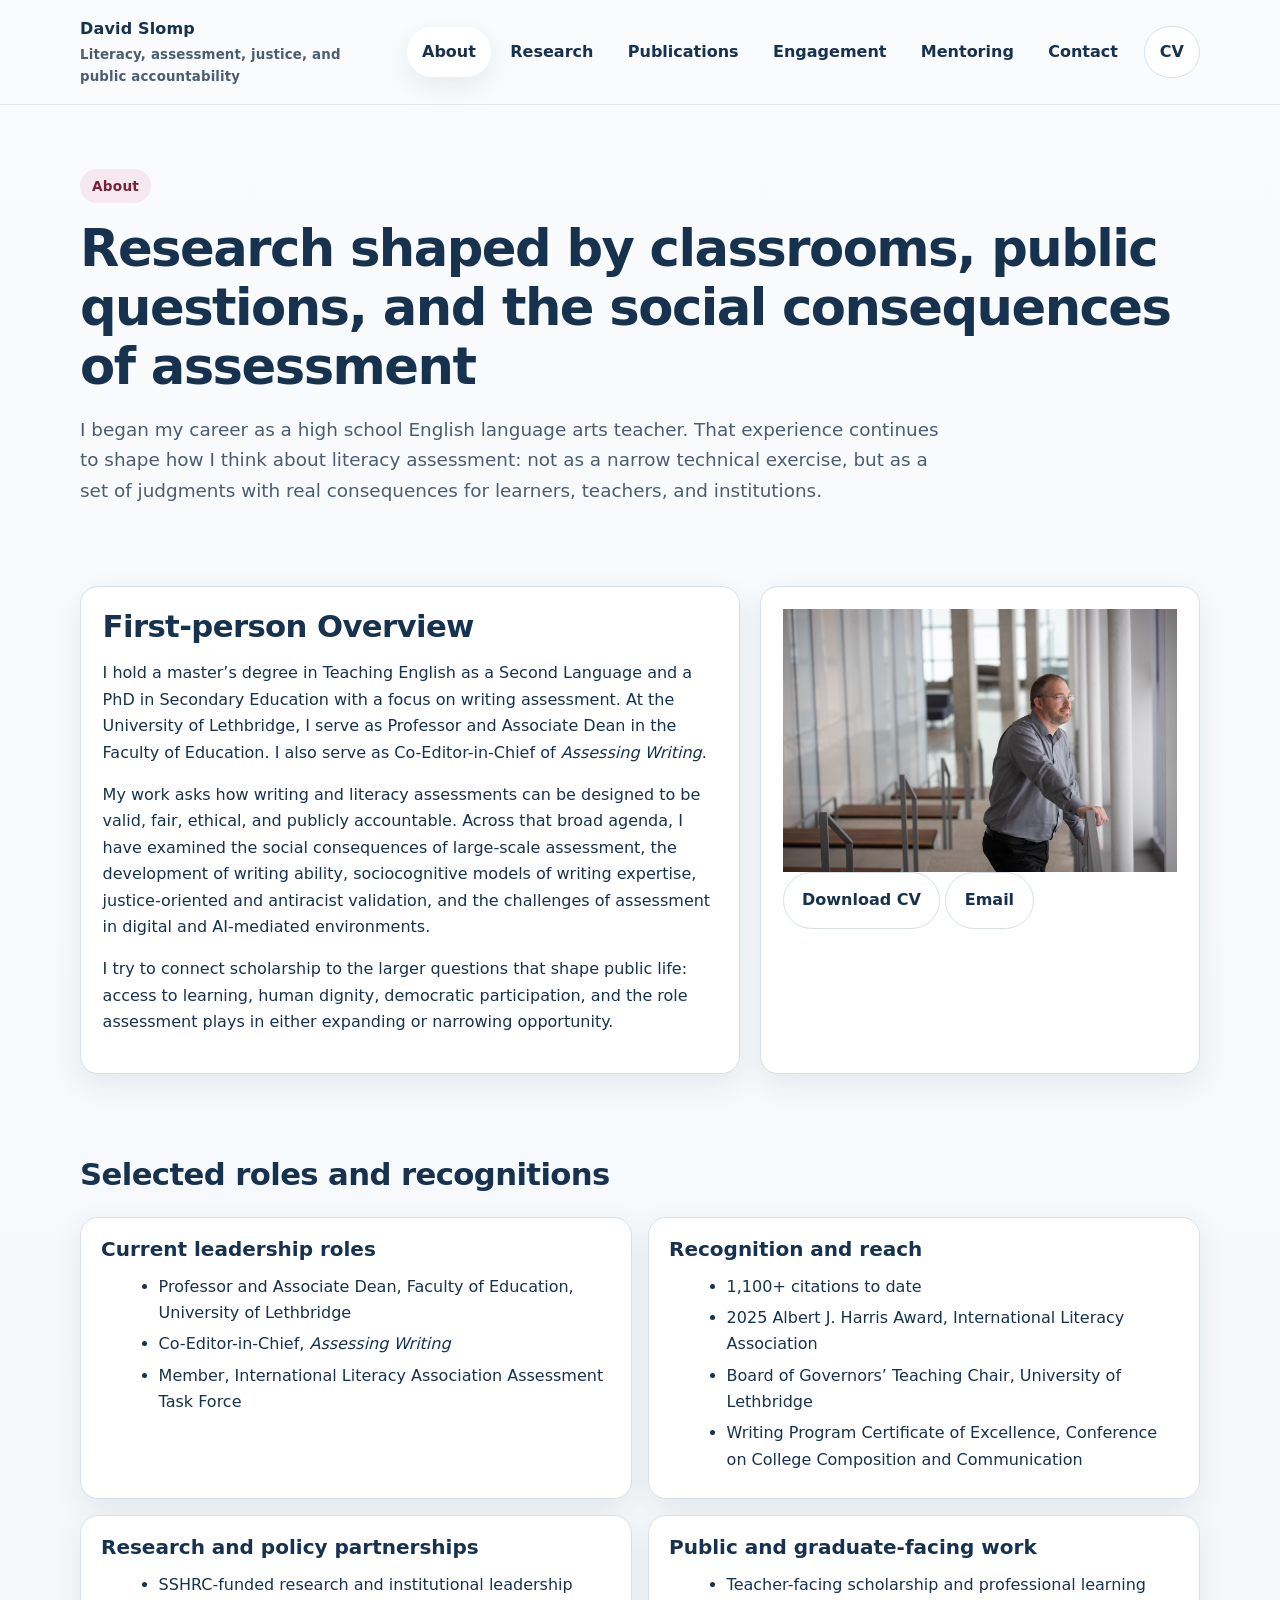
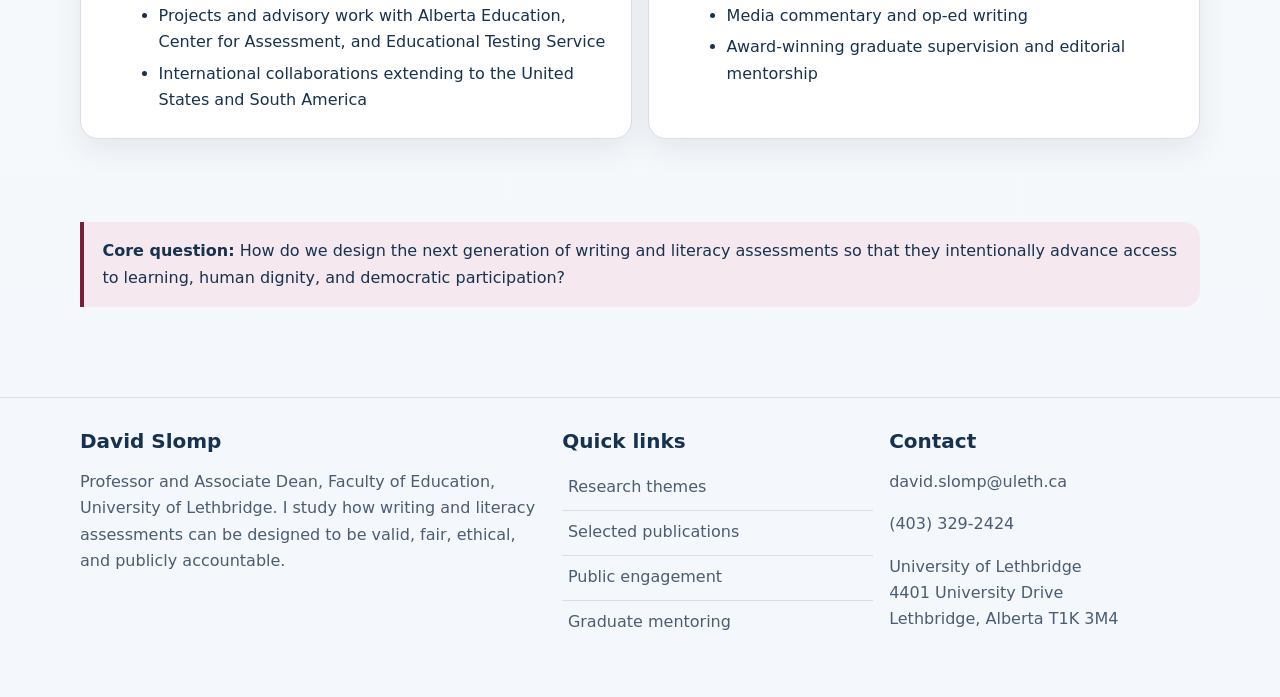
==== about.html @ deaf7aeb "Update about.html" ====
<!DOCTYPE html>
<html lang="en">
  <head>
  <meta charset="utf-8">
  <meta name="viewport" content="width=device-width, initial-scale=1">
  <title>About| David Slomp</title>
  <meta name="description" content="About David Slomp, his research background, roles, and recognitions.">
  <link rel="icon" href="assets/favicon.svg" type="image/svg+xml">
  <link rel="stylesheet" href="css/styles.css">
</head>
<body data-page="about">
<a class="skip-link" href="#main">Skip to main content</a>
<header class="site-header">
  <div class="container header-inner">
    <a class="brand" href="index.html" aria-label="Home">
      <span>David Slomp</span>
      <small>Literacy, assessment, justice, and public accountability</small>
    </a>
    <button class="nav-toggle" aria-controls="site-nav" aria-expanded="false">Menu</button>
    
    <nav id="site-nav" class="site-nav" aria-label="Main navigation">
      <ul>
        <li><a href="about.html" data-page="about">About</a></li>
<li><a href="research.html" data-page="research">Research</a></li>
<li><a href="publications.html" data-page="publications">Publications</a></li>
<li><a href="engagement.html" data-page="engagement">Engagement</a></li>
<li><a href="mentoring.html" data-page="mentoring">Mentoring</a></li>
<li><a href="contact.html" data-page="contact">Contact</a></li>
        <li class="nav-cta"><a class="btn secondary" href="downloads/David_Slomp_CV_2026.pdf">CV</a></li>
      </ul>
    </nav>
    
  </div>
</header>
<main id="main">

<section class="page-hero">
  <div class="container">
    <span class="kicker">About</span>
    <h1>Research shaped by classrooms, public questions, and the social consequences of assessment</h1>
    <p class="lead">I began my career as a high school English language arts teacher. That experience continues to shape how I think about literacy assessment: not as a narrow technical exercise, but as a set of judgments with real consequences for learners, teachers, and institutions.</p>
  </div>
</section>

<section class="section">
  <div class="container columns">
    <div class="panel">
      <h2>First-person Overview</h2>
      <p>I hold a master’s degree in Teaching English as a Second Language and a PhD in Secondary Education with a focus on writing assessment. At the University of Lethbridge, I serve as Professor and Associate Dean in the Faculty of Education. I also serve as Co-Editor-in-Chief of <em>Assessing Writing</em>.</p>
      <p>My work asks how writing and literacy assessments can be designed to be valid, fair, ethical, and publicly accountable. Across that broad agenda, I have examined the social consequences of large-scale assessment, the development of writing ability, sociocognitive models of writing expertise, justice-oriented and antiracist validation, and the challenges of assessment in digital and AI-mediated environments.</p>
      <p>I try to connect scholarship to the larger questions that shape public life: access to learning, human dignity, democratic participation, and the role assessment plays in either expanding or narrowing opportunity.</p>
    </div>
    <div class="panel about-image-panel">
  <img
    src="assets/images/david-slomp-about.jpeg"
    alt="David Slomp in a university setting"
    class="about-image"
  >

  <div class="about-image-actions">
    <a class="btn secondary" href="downloads/David_Slomp_CV_2026.pdf">Download CV</a>
    <a class="btn secondary" href="mailto:david.slomp@uleth.ca">Email</a>
  </div>
</div>
    </aside>
  </div>
</section>

<section class="section">
  <div class="container">
    <div class="section-header">
      <h2>Selected roles and recognitions</h2>
      
    </div>
    <div class="grid grid-2">
      <div class="card">
        <h3>Current leadership roles</h3>
        <ul>
          <li>Professor and Associate Dean, Faculty of Education, University of Lethbridge</li>
          <li>Co-Editor-in-Chief, <em>Assessing Writing</em></li>
          <li>Member, International Literacy Association Assessment Task Force</li>
        </ul>
      </div>
      <div class="card">
        <h3>Recognition and reach</h3>
        <ul>
          <li>1,100+ citations to date</li>
          <li>2025 Albert J. Harris Award, International Literacy Association</li>
          <li>Board of Governors’ Teaching Chair, University of Lethbridge</li>
          <li>Writing Program Certificate of Excellence, Conference on College Composition and Communication</li>
        </ul>
      </div>
      <div class="card">
        <h3>Research and policy partnerships</h3>
        <ul>
          <li>SSHRC-funded research and institutional leadership</li>
          <li>Projects and advisory work with Alberta Education, Center for Assessment, and Educational Testing Service</li>
          <li>International collaborations extending to the United States and South America</li>
        </ul>
      </div>
      <div class="card">
        <h3>Public and graduate-facing work</h3>
        <ul>
          <li>Teacher-facing scholarship and professional learning</li>
          <li>Media commentary and op-ed writing</li>
          <li>Award-winning graduate supervision and editorial mentorship</li>
        </ul>
      </div>
    </div>
  </div>
</section>

<section class="section">
  <div class="container">
    <div class="callout">
      <strong>Core question:</strong> How do we design the next generation of writing and literacy assessments so that they intentionally advance access to learning, human dignity, and democratic participation?
    </div>
  </div>
</section>

</main>
<footer class="site-footer">
  <div class="container footer-grid">
    <div>
      <h3>David Slomp</h3>
      <p>Professor and Associate Dean, Faculty of Education, University of Lethbridge. I study how writing and literacy assessments can be designed to be valid, fair, ethical, and publicly accountable.</p>
    </div>

    <div>
      <h3>Quick links</h3>
      <ul class="list-clean">
        <li><a href="research.html">Research themes</a></li>
        <li><a href="publications.html">Selected publications</a></li>
        <li><a href="engagement.html">Public engagement</a></li>
        <li><a href="mentoring.html">Graduate mentoring</a></li>
      </ul>
    </div>

    <div>
      <h3>Contact</h3>
      <p>david.slomp@uleth.ca</p>
      <p>(403) 329-2424</p>
      <p>University of Lethbridge<br>4401 University Drive<br>Lethbridge, Alberta T1K 3M4</p>
    </div>
  </div>
</footer>
<script src="js/site.js"></script>
</body>
</html>
---- css/styles.css ----
:root{
  --bg:#f6f8fb;
  --surface:#ffffff;
  --surface-alt:#eef3f9;
  --text:#16324f;
  --muted:#4b5d73;
  --line:#d7e0ea;
  --accent:#7a1f38;
  --accent-soft:#f5e8ee;
  --shadow:0 10px 30px rgba(16,35,56,.08);
  --radius:18px;
  --max:1120px;
}
*{box-sizing:border-box}
html{scroll-behavior:smooth}
body{
  margin:0;
  font-family:ui-sans-serif, system-ui, -apple-system, BlinkMacSystemFont, "Segoe UI", sans-serif;
  color:var(--text);
  background:linear-gradient(180deg,#f9fbfd 0%, #f4f7fb 100%);
  line-height:1.65;
}
img{max-width:100%;display:block}
a{color:var(--accent);text-decoration:none}
a:hover{text-decoration:underline}
.skip-link{
  position:absolute;left:-9999px;top:auto;width:1px;height:1px;overflow:hidden
}
.skip-link:focus{
  left:1rem;top:1rem;width:auto;height:auto;padding:.75rem 1rem;background:#fff;border:2px solid var(--accent);z-index:10000
}
.container{width:min(var(--max), calc(100% - 2rem)); margin:0 auto}
.site-header{
  position:sticky;top:0;z-index:1000;
  backdrop-filter:blur(12px);
  background:rgba(249,251,253,.92);
  border-bottom:1px solid rgba(215,224,234,.7);
}
.header-inner{
  display:flex;align-items:center;justify-content:space-between;gap:1rem;
  padding:1rem 0;
}
.brand{
  display:flex;flex-direction:column;gap:.1rem;color:var(--text);font-weight:700;letter-spacing:.01em
}
.brand small{color:var(--muted);font-weight:600}
.nav-toggle{
  display:none;background:#fff;border:1px solid var(--line);border-radius:10px;
  padding:.65rem .85rem;color:var(--text);font-weight:700
}
.site-nav ul{
  display:flex;align-items:center;gap:.25rem;list-style:none;padding:0;margin:0
}
.site-nav a{
  display:inline-flex;align-items:center;padding:.75rem .95rem;border-radius:999px;color:var(--text);font-weight:600
}
.site-nav a:hover,.site-nav a.active{background:#fff;box-shadow:var(--shadow);text-decoration:none}
.nav-cta{margin-left:.4rem}
.btn, button.btn{
  display:inline-flex;align-items:center;justify-content:center;gap:.5rem;
  background:var(--text);color:#fff;border:0;border-radius:999px;
  padding:.9rem 1.15rem;font-weight:700;box-shadow:var(--shadow);cursor:pointer;text-decoration:none
}
.btn:hover{text-decoration:none;opacity:.95}
.btn.secondary{
  background:#fff;color:var(--text);border:1px solid var(--line);box-shadow:none
}
.btn.tertiary{
  background:var(--accent-soft);color:var(--accent);box-shadow:none
}
.hero{
  padding:5.5rem 0 3rem
}
.hero-grid{
  display:grid;grid-template-columns:1.45fr .95fr;gap:2rem;align-items:start
}
.kicker{
  display:inline-block;
  padding:.35rem .75rem;
  border-radius:999px;
  background:var(--accent-soft);
  color:var(--accent);
  font-size:.85rem;
  font-weight:700;
  letter-spacing:.02em;
  margin-bottom:1rem
}
h1,h2,h3,h4{line-height:1.16;margin:0 0 .8rem}
h1{font-size:clamp(2.2rem,4vw,4.3rem);letter-spacing:-.03em}
h2{font-size:clamp(1.7rem,2.4vw,2.7rem);letter-spacing:-.02em}
h3{font-size:1.25rem}
.lead{
  font-size:1.15rem;color:var(--muted);max-width:65ch
}
.hero-copy p{margin:1rem 0 0}
.hero-actions{display:flex;gap:.8rem;flex-wrap:wrap;margin-top:1.5rem}
.panel{
  background:var(--surface);
  border:1px solid var(--line);
  border-radius:var(--radius);
  padding:1.35rem;
  box-shadow:var(--shadow)
}
.panel h3{margin-bottom:.6rem}
.stats{
  display:grid;grid-template-columns:repeat(2,1fr);gap:.75rem
}
.stat{
  background:var(--surface);
  border:1px solid var(--line);
  border-radius:16px;
  padding:1rem;
}
.stat strong{display:block;font-size:1.4rem;line-height:1.1;margin-bottom:.3rem}
.stat span{display:block;color:var(--muted);font-weight:600;font-size:.95rem}
.subtle{
  color:var(--muted)
}
.section{
  padding:2.6rem 0
}
.section-header{
  margin-bottom:1.5rem
}
.section-header p{max-width:70ch;color:var(--muted);margin-top:.25rem}
.grid{
  display:grid;gap:1rem
}
.grid-2{grid-template-columns:repeat(2,1fr)}
.grid-3{grid-template-columns:repeat(3,1fr)}
.grid-4{grid-template-columns:repeat(4,1fr)}
.card{
  background:var(--surface);
  border:1px solid var(--line);
  border-radius:var(--radius);
  padding:1.25rem;
  box-shadow:var(--shadow)
}
.card p{margin:.55rem 0 0;color:var(--muted)}
.card ul{margin:.6rem 0 0 1.1rem}
.card li{margin:.3rem 0}
.card .eyebrow{
  display:block;
  color:var(--accent);
  font-weight:700;
  font-size:.85rem;
  margin-bottom:.45rem
}
.topic-links{
  display:flex;gap:.6rem;flex-wrap:wrap;margin-top:.9rem
}
.pill{
  display:inline-flex;align-items:center;padding:.4rem .7rem;
  background:var(--surface-alt);border:1px solid var(--line);border-radius:999px;
  color:var(--text);font-weight:600;font-size:.9rem
}
.feature-band{
  background:linear-gradient(135deg,#16324f 0%, #1e4469 100%);
  color:#f8fbff;
  border-radius:28px;
  padding:1.8rem;
  box-shadow:var(--shadow)
}
.feature-band p{color:#d9e4f0;margin:.6rem 0 0}
.feature-band a{color:#fff}
.publication{
  background:var(--surface);
  border:1px solid var(--line);
  border-radius:16px;
  padding:1rem 1.05rem;
}
.publication p{margin:.45rem 0 0;color:var(--muted)}
.pub-meta{
  color:var(--accent);
  font-weight:700;
  font-size:.92rem;
  margin-bottom:.3rem
}
.list-clean{
  list-style:none;padding:0;margin:0
}
.list-clean li{padding:.55rem 0;border-top:1px solid var(--line)}
.list-clean li:first-child{border-top:0}
.timeline{
  display:grid;gap:1rem
}
.timeline-item{
  display:grid;grid-template-columns:150px 1fr;gap:1rem;
  padding:1rem 0;border-top:1px solid var(--line)
}
.timeline-item:first-child{border-top:0;padding-top:0}
.timeline-item .year{font-weight:700;color:var(--accent)}
.callout{
  border-left:4px solid var(--accent);
  background:var(--accent-soft);
  padding:1rem 1rem 1rem 1.15rem;
  border-radius:0 16px 16px 0;
  color:var(--text)
}
.muted-box{
  background:var(--surface-alt);
  border:1px solid var(--line);
  border-radius:16px;
  padding:1rem
}
.columns{
  display:grid;grid-template-columns:1.2fr .8fr;gap:1.25rem
}
.site-footer{
  margin-top:3rem;
  padding:2rem 0 3rem;
  border-top:1px solid var(--line);
}
.footer-grid{
  display:grid;grid-template-columns:1.2fr .8fr .8fr;gap:1rem
}
.site-footer p,.site-footer li,.site-footer a{color:var(--muted)}
small.note{display:block;margin-top:1rem;color:var(--muted)}
.page-hero{
  padding:4rem 0 1.25rem
}
.page-hero .lead{max-width:75ch}
.cta-row{display:flex;gap:.8rem;flex-wrap:wrap;margin-top:1.2rem}
table.simple{
  width:100%;border-collapse:collapse;margin-top:.75rem;background:var(--surface);
  border:1px solid var(--line);border-radius:16px;overflow:hidden
}
table.simple th, table.simple td{
  padding:1rem;border-bottom:1px solid var(--line);text-align:left;vertical-align:top
}
table.simple tr:last-child td{border-bottom:0}
table.simple th{background:var(--surface-alt);font-size:.95rem}
hr.soft{border:0;border-top:1px solid var(--line);margin:2rem 0}
@media (max-width: 980px){
  .hero-grid,.columns,.footer-grid,.grid-4,.grid-3{grid-template-columns:1fr 1fr}
  .grid-2{grid-template-columns:1fr}
  .timeline-item{grid-template-columns:1fr}
}
@media (max-width: 760px){
  .hero{padding:4.5rem 0 2.5rem}
  .hero-grid,.columns,.footer-grid,.grid-4,.grid-3,.stats{grid-template-columns:1fr}
  .nav-toggle{display:inline-flex}
  .site-nav{
    position:absolute;left:1rem;right:1rem;top:calc(100% + .5rem);
    background:#fff;border:1px solid var(--line);border-radius:18px;box-shadow:var(--shadow);
    padding:.5rem;display:none
  }
  .site-nav.open{display:block}
  .site-nav ul{flex-direction:column;align-items:stretch}
  .site-nav a,.nav-cta{width:100%;justify-content:center}
}

.card {
  padding: 1.25rem;
  border: 1px solid var(--line);
  border-radius: 18px;
  background: #fff;
  box-shadow: var(--shadow);
}

.card h4 {
  margin: 0.35rem 0 0.75rem;
  font-size: 1.15rem;
  line-height: 1.2;
}

.card p {
  margin: 0;
}

.card p + p {
  margin-top: 0.75rem;
}

.card-meta {
  margin-top: 0.85rem;
  font-size: 0.9rem;
  color: #6b7280;
}

.card-meta a {
  color: inherit;
  text-decoration: underline;
}

.subsection-block + .subsection-block {
  margin-top: 2rem;
}

.subsection-heading {
  margin-bottom: 1rem;
  font-size: 1rem;
  letter-spacing: 0.02em;
}

.start-here-grid {
  display: grid;
  grid-template-columns: 1.3fr 1fr;
  gap: 2rem;
  align-items: start;
}

.start-here-grid .card-grid {
  display: grid;
  gap: 1rem;
}

@media (max-width: 900px) {
  .start-here-grid {
    grid-template-columns: 1fr;
  }
  
  .list-clean a {
  margin-left: 0.5rem;
  font-size: 0.9rem;
}
}
.list-clean li a {
  margin-left: 0.35rem;
  white-space: nowrap;
}

.cta-row {
  display: flex;
  gap: 0.6rem;
  flex-wrap: wrap;
}

.cta-row .btn {
  white-space: nowrap;
}
/* ===== HERO SECTION: CLEANED + FINAL ===== */

.list-clean li a {
  margin-left: 0.35rem;
  white-space: nowrap;
}

.cta-row {
  display: flex;
  gap: 0.6rem;
  flex-wrap: wrap;
}

.cta-row .btn {
  white-space: nowrap;
}

.hero {
  padding: 2.75rem 0 2.25rem;
}

.hero-header {
  max-width: 1040px;
  margin-bottom: 1rem;
}

.hero-header h1 {
  margin-top: 0.35rem;
  margin-bottom: 0;
  line-height: 1.04;
  max-width: none;
}

.hero-grid {
  display: grid;
  grid-template-columns: minmax(0, 0.95fr) minmax(320px, 0.85fr);
  gap: 1.75rem;
  align-items: start;
}

.hero-copy {
  max-width: 540px;
  margin-top: 0;
}

.hero-copy .lead {
  max-width: 30ch;
  font-size: 1.15rem;
  margin-top: 0;
}

.hero-actions {
  display: flex;
  gap: 0.8rem;
  flex-wrap: wrap;
  margin-top: 1.4rem;
}

.hero-portrait {
  padding: 0.75rem;
  max-width: 430px;
  width: 100%;
  justify-self: end;
  align-self: start;
  margin-top: -0.35rem;
}

.feature-image {
  width: 100%;
  aspect-ratio: 4 / 4.65;
  object-fit: cover;
  object-position: center top;
  border-radius: 16px;
  display: block;
}

.about-intro-grid,
.mentoring-intro-grid {
  display: grid;
  grid-template-columns: 1.05fr 0.95fr;
  gap: 2rem;
  align-items: center;
}

.image-feature {
  margin: 2rem 0 3rem;
}

.image-feature-inner {
  position: relative;
  border-radius: 20px;
  overflow: hidden;
  box-shadow: var(--shadow);
}

.image-feature-inner img {
  width: 100%;
  height: 420px;
  object-fit: cover;
  display: block;
}

.image-caption {
  position: absolute;
  bottom: 1rem;
  left: 1rem;
  background: rgba(22, 50, 79, 0.85);
  color: #fff;
  padding: 0.5rem 0.8rem;
  border-radius: 10px;
  font-size: 0.9rem;
}

.image-caption p {
  margin: 0;
  color: #fff;
}
/* ===== HOMEPAGE HERO: FINAL ===== */

.hero {
  padding: 2.75rem 0 2.25rem;
}

.hero-header {
  max-width: none;
  margin-bottom: 1.25rem;
}

.hero-header h1 {
  margin-top: 0.35rem;
  margin-bottom: 0;
  line-height: 1.04;
  max-width: none;
}

.hero-main {
  display: grid;
  grid-template-columns: minmax(0, 1fr) minmax(320px, 430px);
  gap: 2rem;
  align-items: start;
}

.hero-copy {
  max-width: 720px;
}

.hero-copy .lead {
  max-width: 34ch;
  font-size: 1.15rem;
  margin: 0;
}

.hero-actions {
  display: flex;
  gap: 0.8rem;
  flex-wrap: wrap;
  margin-top: 1.35rem;
}

.hero-research-preview {
  margin-top: 2rem;
  max-width: 42rem;
}

.hero-research-preview h2 {
  font-size: 2rem;
  margin-bottom: 0.65rem;
}

.hero-research-preview p {
  margin: 0;
  color: var(--muted);
  font-size: 1.05rem;
  line-height: 1.7;
}

.hero-portrait {
  padding: 0.75rem;
  width: 100%;
  justify-self: end;
}

.feature-image {
  width: 100%;
  aspect-ratio: 4 / 4.65;
  object-fit: cover;
  object-position: center top;
  border-radius: 16px;
  display: block;
}

@media (max-width: 980px) {
  .hero-main {
    grid-template-columns: 1fr;
    gap: 1.5rem;
  }

  .hero-copy .lead,
  .hero-research-preview {
    max-width: none;
  }

  .hero-portrait {
    max-width: 420px;
    justify-self: start;
  }
}

@media (max-width: 760px) {
  .hero {
    padding: 2.25rem 0 2rem;
  }

  .hero-research-preview {
    margin-top: 1.5rem;
  }

  .hero-research-preview h2 {
    font-size: 1.75rem;
  }

  .hero-copy .lead {
    font-size: 1.05rem;
  }

  .hero-portrait {
    max-width: 100%;
  }
}
.home-theme-grid {
  display: grid;
  grid-template-columns: repeat(2, minmax(0, 1fr));
  gap: 1rem;
  max-width: 980px;
  margin: 0 auto;
}

.home-theme-grid .card {
  padding: 1.35rem 1.35rem;
}

@media (max-width: 900px) {
  .home-theme-grid {
    grid-template-columns: 1fr;
    max-width: 100%;
  }
}
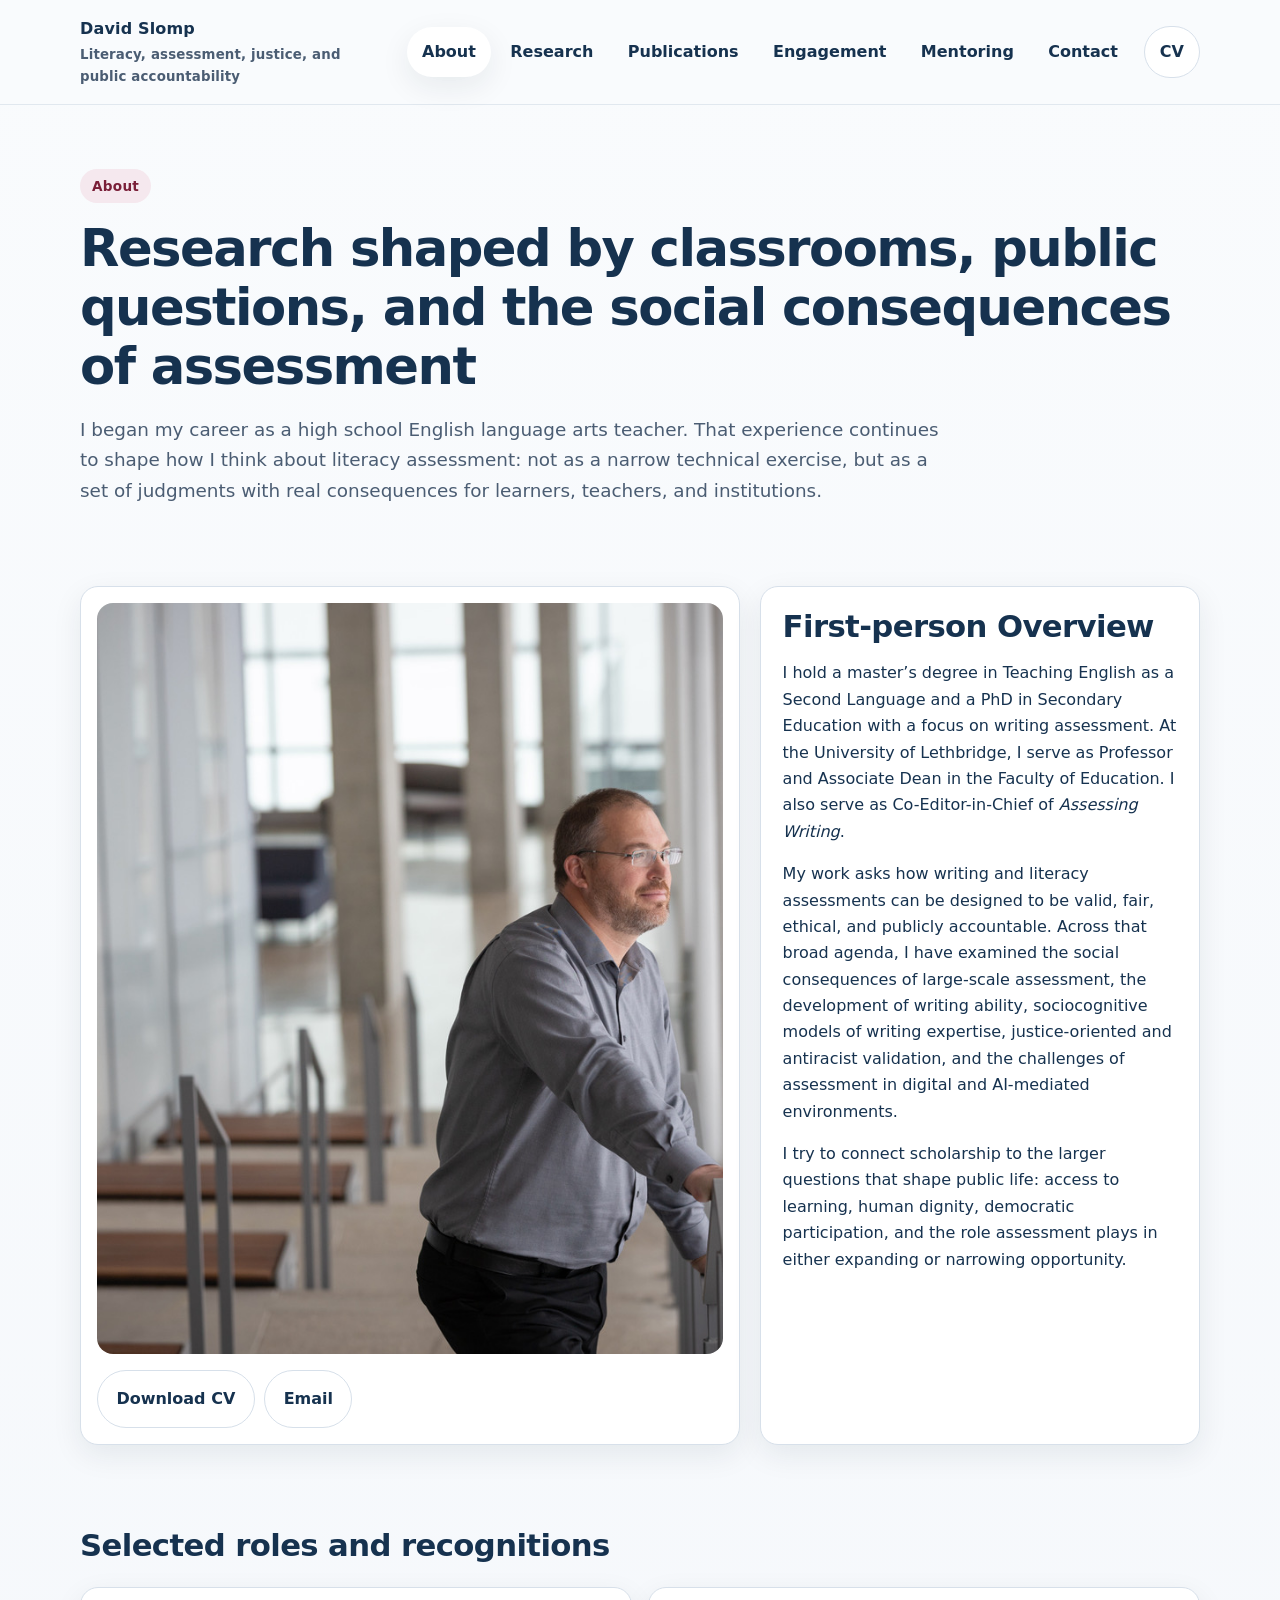
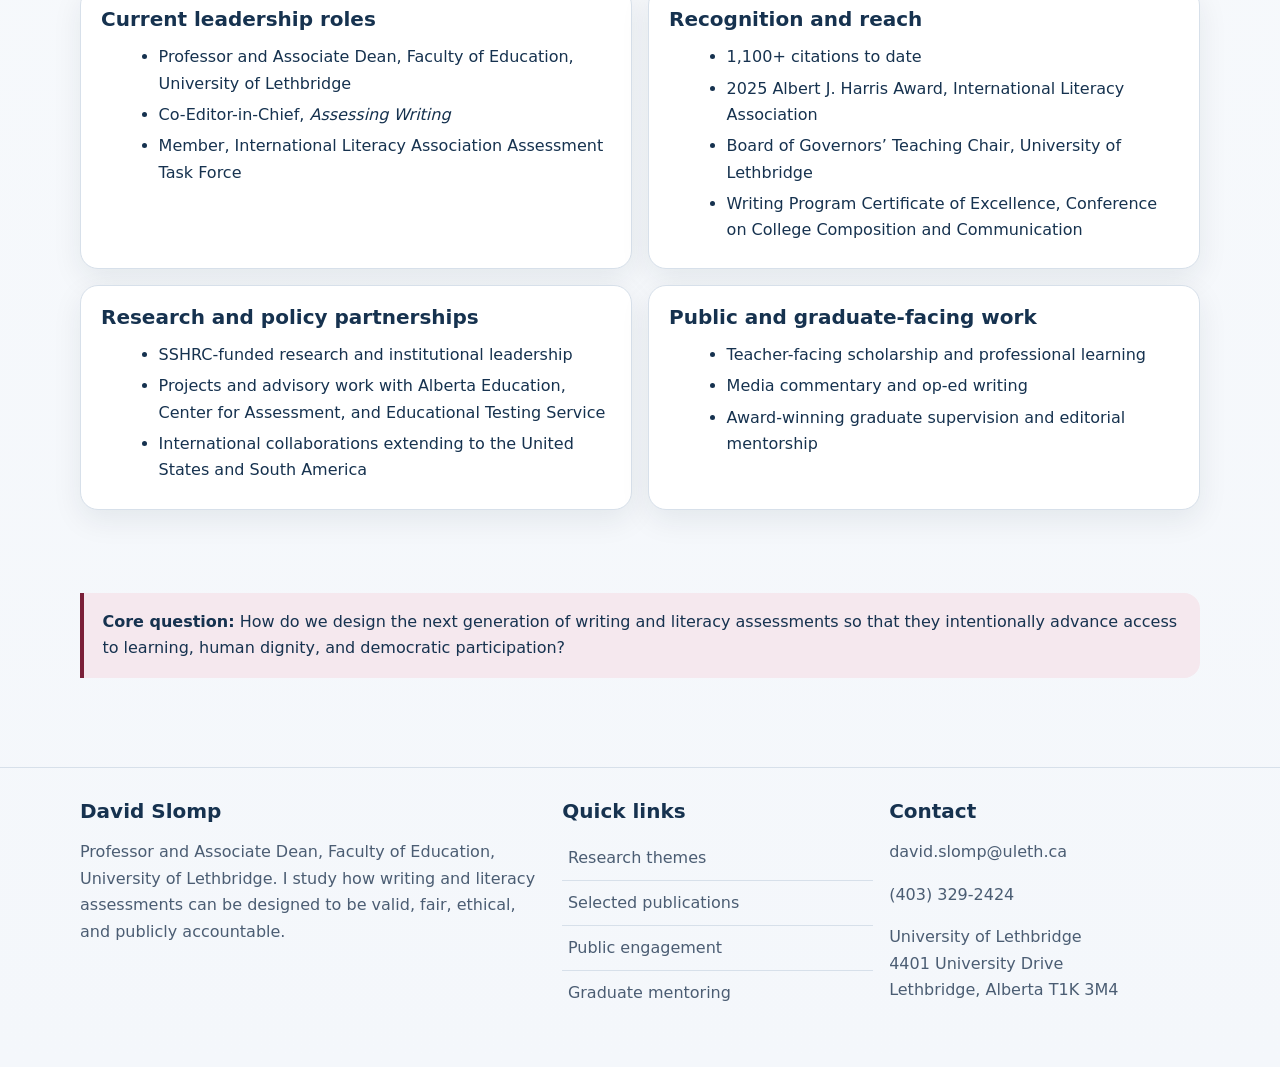
==== commit 3a7530a5: "Update about.html" ====
--- a/about.html
+++ b/about.html
@@ -44,24 +44,27 @@
 
 <section class="section">
   <div class="container columns">
+    <div class="panel about-image-panel">
+      <img
+        src="assets/images/david-slomp-about.jpeg"
+        alt="David Slomp in a university setting"
+        class="about-image"
+      >
+
+      <div class="about-image-actions">
+        <a class="btn secondary" href="downloads/David_Slomp_CV_2026.pdf">Download CV</a>
+        <a class="btn secondary" href="mailto:david.slomp@uleth.ca">Email</a>
+      </div>
+    </div>
+
     <div class="panel">
       <h2>First-person Overview</h2>
       <p>I hold a master’s degree in Teaching English as a Second Language and a PhD in Secondary Education with a focus on writing assessment. At the University of Lethbridge, I serve as Professor and Associate Dean in the Faculty of Education. I also serve as Co-Editor-in-Chief of <em>Assessing Writing</em>.</p>
       <p>My work asks how writing and literacy assessments can be designed to be valid, fair, ethical, and publicly accountable. Across that broad agenda, I have examined the social consequences of large-scale assessment, the development of writing ability, sociocognitive models of writing expertise, justice-oriented and antiracist validation, and the challenges of assessment in digital and AI-mediated environments.</p>
       <p>I try to connect scholarship to the larger questions that shape public life: access to learning, human dignity, democratic participation, and the role assessment plays in either expanding or narrowing opportunity.</p>
     </div>
-    <div class="panel about-image-panel">
-  <img
-    src="assets/images/david-slomp-about.jpeg"
-    alt="David Slomp in a university setting"
-    class="about-image"
-  >
-
-  <div class="about-image-actions">
-    <a class="btn secondary" href="downloads/David_Slomp_CV_2026.pdf">Download CV</a>
-    <a class="btn secondary" href="mailto:david.slomp@uleth.ca">Email</a>
   </div>
-</div>
+</section>
     </aside>
   </div>
 </section>
--- a/css/styles.css
+++ b/css/styles.css
@@ -577,3 +577,47 @@
     max-width: 100%;
   }
 }
+
+.about-image-panel {
+  display: flex;
+  flex-direction: column;
+  gap: 1rem;
+  padding: 1rem;
+}
+
+.about-image {
+  width: 100%;
+  aspect-ratio: 4 / 4.8;
+  object-fit: cover;
+  border-radius: 16px;
+}
+
+.about-image-actions {
+  display: flex;
+  gap: 0.6rem;
+  flex-wrap: wrap;
+}
+
+/* ===== ABOUT PAGE: REVERSE IMAGE + TEXT ===== */
+
+.about-intro-grid {
+  display: grid;
+  grid-template-columns: 1fr 1fr;
+  gap: 2rem;
+  align-items: center;
+
+  /* this flips the columns */
+  direction: rtl;
+}
+
+/* keep text readable (undo direction for content) */
+.about-intro-grid > * {
+  direction: ltr;
+}
+
+@media (max-width: 900px) {
+  .about-intro-grid {
+    grid-template-columns: 1fr;
+    direction: ltr;
+  }
+}
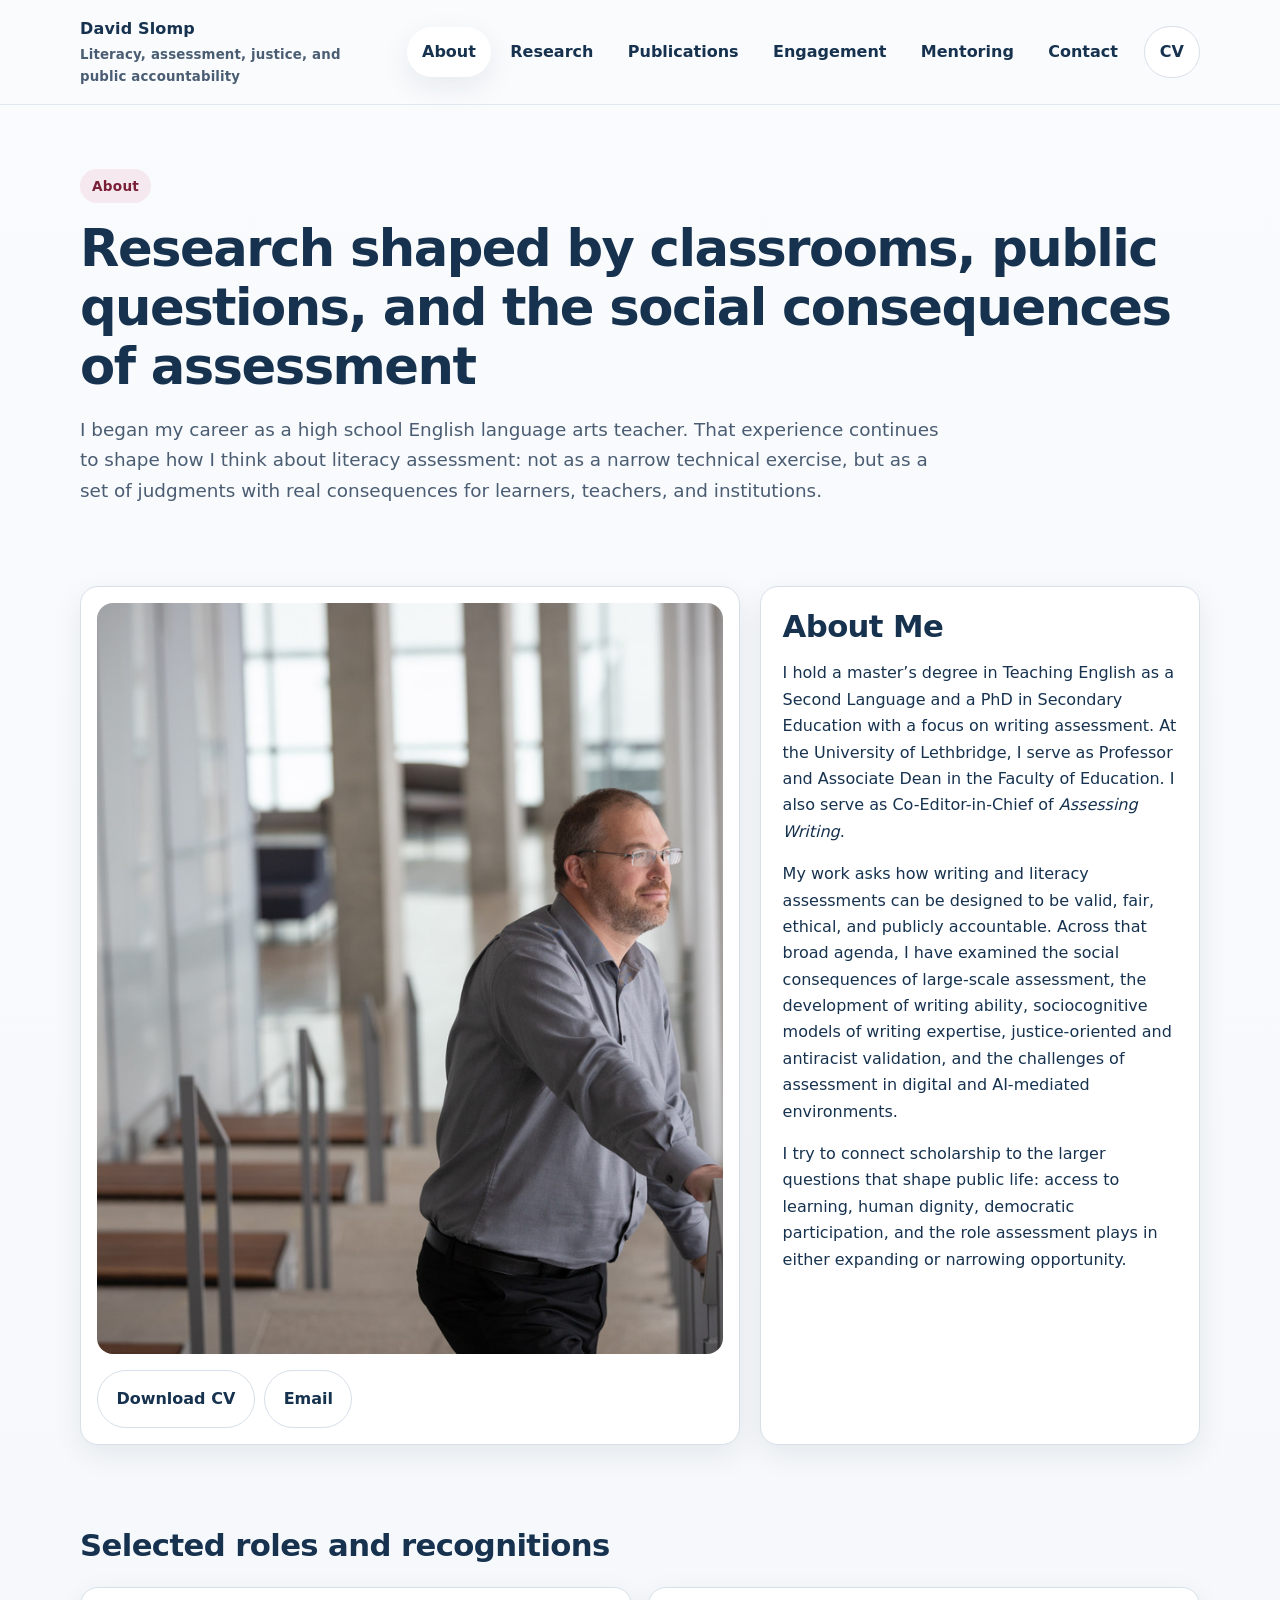
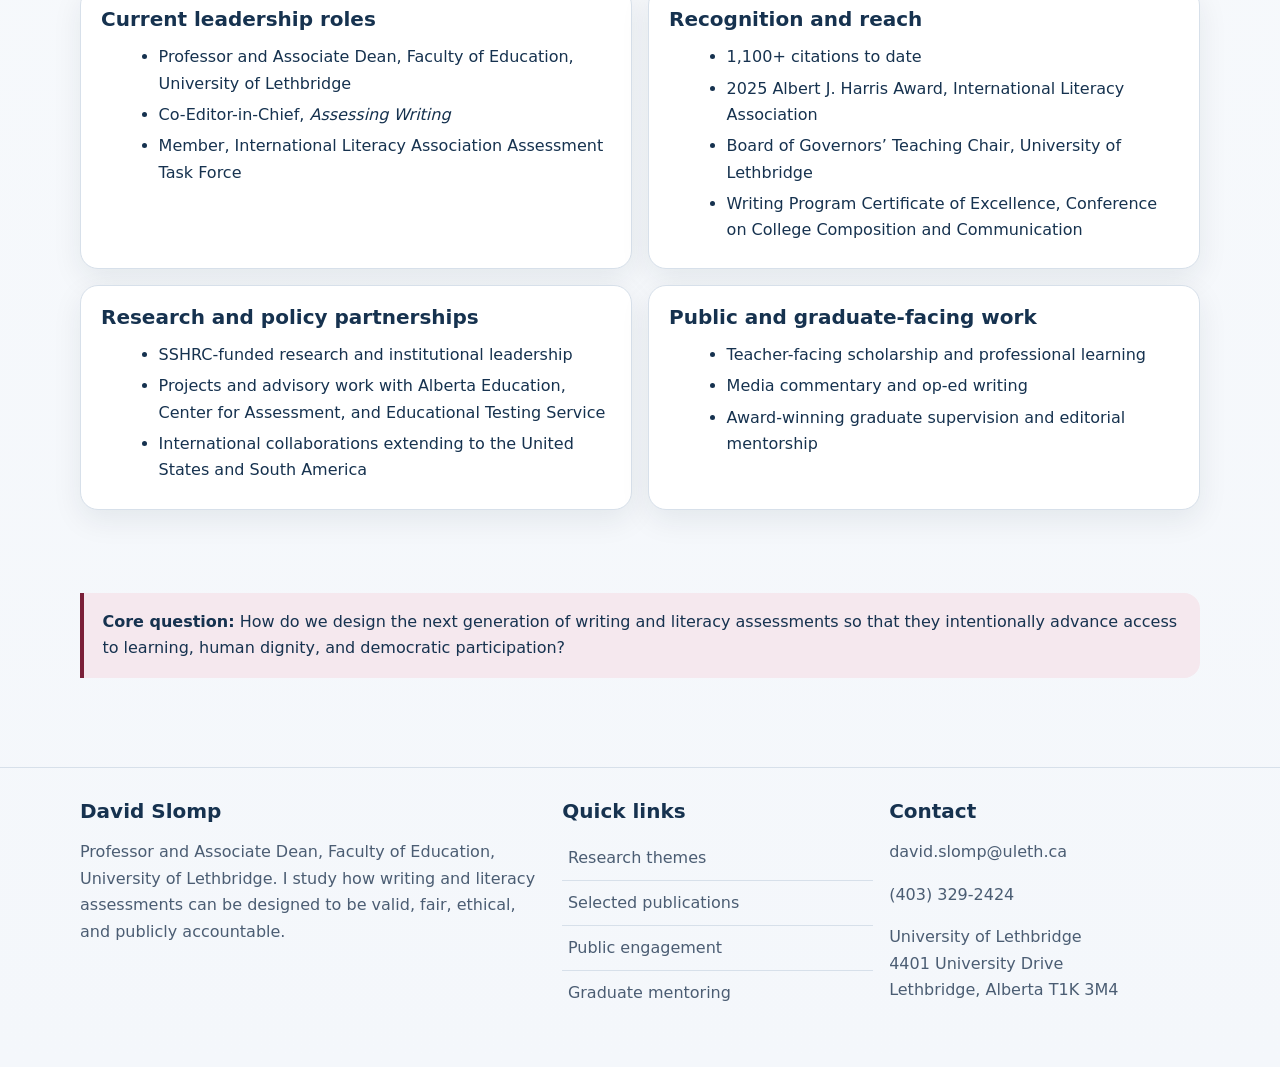
==== commit 715896f3: "Update about.html" ====
--- a/about.html
+++ b/about.html
@@ -7,6 +7,16 @@
   <meta name="description" content="About David Slomp, his research background, roles, and recognitions.">
   <link rel="icon" href="assets/favicon.svg" type="image/svg+xml">
   <link rel="stylesheet" href="css/styles.css">
+    <!-- Google tag (gtag.js) -->
+<script async src="https://www.googletagmanager.com/gtag/js?id=G-P6X5NRJZLX"></script>
+<script>
+  window.dataLayer = window.dataLayer || [];
+  function gtag(){dataLayer.push(arguments);}
+  gtag('js', new Date());
+
+  gtag('config', 'G-P6X5NRJZLX');
+</script>
+
 </head>
 <body data-page="about">
 <a class="skip-link" href="#main">Skip to main content</a>
@@ -58,7 +68,7 @@
     </div>
 
     <div class="panel">
-      <h2>First-person Overview</h2>
+      <h2>About Me</h2>
       <p>I hold a master’s degree in Teaching English as a Second Language and a PhD in Secondary Education with a focus on writing assessment. At the University of Lethbridge, I serve as Professor and Associate Dean in the Faculty of Education. I also serve as Co-Editor-in-Chief of <em>Assessing Writing</em>.</p>
       <p>My work asks how writing and literacy assessments can be designed to be valid, fair, ethical, and publicly accountable. Across that broad agenda, I have examined the social consequences of large-scale assessment, the development of writing ability, sociocognitive models of writing expertise, justice-oriented and antiracist validation, and the challenges of assessment in digital and AI-mediated environments.</p>
       <p>I try to connect scholarship to the larger questions that shape public life: access to learning, human dignity, democratic participation, and the role assessment plays in either expanding or narrowing opportunity.</p>
--- a/css/styles.css
+++ b/css/styles.css
@@ -1,4 +1,3 @@
-
 :root{
   --bg:#f6f8fb;
   --surface:#ffffff;
@@ -12,8 +11,11 @@
   --radius:18px;
   --max:1120px;
 }
+
 *{box-sizing:border-box}
+
 html{scroll-behavior:smooth}
+
 body{
   margin:0;
   font-family:ui-sans-serif, system-ui, -apple-system, BlinkMacSystemFont, "Segoe UI", sans-serif;
@@ -21,60 +23,140 @@
   background:linear-gradient(180deg,#f9fbfd 0%, #f4f7fb 100%);
   line-height:1.65;
 }
+
 img{max-width:100%;display:block}
+
 a{color:var(--accent);text-decoration:none}
 a:hover{text-decoration:underline}
+
 .skip-link{
-  position:absolute;left:-9999px;top:auto;width:1px;height:1px;overflow:hidden
-}
+  position:absolute;
+  left:-9999px;
+  top:auto;
+  width:1px;
+  height:1px;
+  overflow:hidden;
+}
+
 .skip-link:focus{
-  left:1rem;top:1rem;width:auto;height:auto;padding:.75rem 1rem;background:#fff;border:2px solid var(--accent);z-index:10000
-}
-.container{width:min(var(--max), calc(100% - 2rem)); margin:0 auto}
+  left:1rem;
+  top:1rem;
+  width:auto;
+  height:auto;
+  padding:.75rem 1rem;
+  background:#fff;
+  border:2px solid var(--accent);
+  z-index:10000;
+}
+
+.container{
+  width:min(var(--max), calc(100% - 2rem));
+  margin:0 auto;
+}
+
 .site-header{
-  position:sticky;top:0;z-index:1000;
+  position:sticky;
+  top:0;
+  z-index:1000;
   backdrop-filter:blur(12px);
   background:rgba(249,251,253,.92);
   border-bottom:1px solid rgba(215,224,234,.7);
 }
+
 .header-inner{
-  display:flex;align-items:center;justify-content:space-between;gap:1rem;
+  display:flex;
+  align-items:center;
+  justify-content:space-between;
+  gap:1rem;
   padding:1rem 0;
 }
+
 .brand{
-  display:flex;flex-direction:column;gap:.1rem;color:var(--text);font-weight:700;letter-spacing:.01em
-}
-.brand small{color:var(--muted);font-weight:600}
+  display:flex;
+  flex-direction:column;
+  gap:.1rem;
+  color:var(--text);
+  font-weight:700;
+  letter-spacing:.01em;
+}
+
+.brand small{
+  color:var(--muted);
+  font-weight:600;
+}
+
 .nav-toggle{
-  display:none;background:#fff;border:1px solid var(--line);border-radius:10px;
-  padding:.65rem .85rem;color:var(--text);font-weight:700
-}
+  display:none;
+  background:#fff;
+  border:1px solid var(--line);
+  border-radius:10px;
+  padding:.65rem .85rem;
+  color:var(--text);
+  font-weight:700;
+}
+
 .site-nav ul{
-  display:flex;align-items:center;gap:.25rem;list-style:none;padding:0;margin:0
-}
+  display:flex;
+  align-items:center;
+  gap:.25rem;
+  list-style:none;
+  padding:0;
+  margin:0;
+}
+
 .site-nav a{
-  display:inline-flex;align-items:center;padding:.75rem .95rem;border-radius:999px;color:var(--text);font-weight:600
-}
-.site-nav a:hover,.site-nav a.active{background:#fff;box-shadow:var(--shadow);text-decoration:none}
+  display:inline-flex;
+  align-items:center;
+  padding:.75rem .95rem;
+  border-radius:999px;
+  color:var(--text);
+  font-weight:600;
+}
+
+.site-nav a:hover,
+.site-nav a.active{
+  background:#fff;
+  box-shadow:var(--shadow);
+  text-decoration:none;
+}
+
 .nav-cta{margin-left:.4rem}
-.btn, button.btn{
-  display:inline-flex;align-items:center;justify-content:center;gap:.5rem;
-  background:var(--text);color:#fff;border:0;border-radius:999px;
-  padding:.9rem 1.15rem;font-weight:700;box-shadow:var(--shadow);cursor:pointer;text-decoration:none
-}
-.btn:hover{text-decoration:none;opacity:.95}
+
+.btn,
+button.btn{
+  display:inline-flex;
+  align-items:center;
+  justify-content:center;
+  gap:.5rem;
+  background:var(--text);
+  color:#fff;
+  border:0;
+  border-radius:999px;
+  padding:.9rem 1.15rem;
+  font-weight:700;
+  box-shadow:var(--shadow);
+  cursor:pointer;
+  text-decoration:none;
+}
+
+.btn:hover{
+  text-decoration:none;
+  opacity:.95;
+}
+
 .btn.secondary{
-  background:#fff;color:var(--text);border:1px solid var(--line);box-shadow:none
-}
+  background:#fff;
+  color:var(--text);
+  border:1px solid var(--line);
+  box-shadow:none;
+}
+
 .btn.tertiary{
-  background:var(--accent-soft);color:var(--accent);box-shadow:none
-}
-.hero{
-  padding:5.5rem 0 3rem
-}
-.hero-grid{
-  display:grid;grid-template-columns:1.45fr .95fr;gap:2rem;align-items:start
-}
+  background:var(--accent-soft);
+  color:var(--accent);
+  box-shadow:none;
+}
+
 .kicker{
   display:inline-block;
   padding:.35rem .75rem;
@@ -84,540 +166,851 @@
   font-size:.85rem;
   font-weight:700;
   letter-spacing:.02em;
-  margin-bottom:1rem
-}
-h1,h2,h3,h4{line-height:1.16;margin:0 0 .8rem}
-h1{font-size:clamp(2.2rem,4vw,4.3rem);letter-spacing:-.03em}
-h2{font-size:clamp(1.7rem,2.4vw,2.7rem);letter-spacing:-.02em}
+  margin-bottom:1rem;
+}
+
+h1,h2,h3,h4{
+  line-height:1.16;
+  margin:0 0 .8rem;
+}
+
+h1{
+  font-size:clamp(2.2rem,4vw,4.3rem);
+  letter-spacing:-.03em;
+}
+
+h2{
+  font-size:clamp(1.7rem,2.4vw,2.7rem);
+  letter-spacing:-.02em;
+}
+
 h3{font-size:1.25rem}
+
 .lead{
-  font-size:1.15rem;color:var(--muted);max-width:65ch
-}
-.hero-copy p{margin:1rem 0 0}
-.hero-actions{display:flex;gap:.8rem;flex-wrap:wrap;margin-top:1.5rem}
+  font-size:1.15rem;
+  color:var(--muted);
+  max-width:65ch;
+}
+
+.subtle{color:var(--muted)}
+
+.section{
+  width:100%;
+  clear:both;
+  padding:2.6rem 0;
+}
+
+.section-header{
+  margin-bottom:1.5rem;
+}
+
+.section-header p{
+  max-width:70ch;
+  color:var(--muted);
+  margin-top:.25rem;
+}
+
+.grid{
+  display:grid;
+  gap:1rem;
+}
+
+.grid-2{grid-template-columns:repeat(2,1fr)}
+.grid-3{grid-template-columns:repeat(3,1fr)}
+.grid-4{grid-template-columns:repeat(4,1fr)}
+
+.card{
+  background:var(--surface);
+  border:1px solid var(--line);
+  border-radius:var(--radius);
+  padding:1.25rem;
+  box-shadow:var(--shadow);
+}
+
+.card p{
+  margin:.55rem 0 0;
+  color:var(--muted);
+}
+
+.card ul{
+  margin:.6rem 0 0 1.1rem;
+}
+
+.card li{
+  margin:.3rem 0;
+}
+
+.card .eyebrow{
+  display:block;
+  color:var(--accent);
+  font-weight:700;
+  font-size:.85rem;
+  margin-bottom:.45rem;
+}
+
+.card h4{
+  margin:.35rem 0 .75rem;
+  font-size:1.15rem;
+  line-height:1.2;
+}
+
+.card p + p{
+  margin-top:.75rem;
+}
+
+.card-meta{
+  margin-top:.85rem;
+  font-size:.9rem;
+  color:#6b7280;
+}
+
+.card-meta a{
+  color:inherit;
+  text-decoration:underline;
+}
+
+.topic-links{
+  display:flex;
+  gap:.6rem;
+  flex-wrap:wrap;
+  margin-top:.9rem;
+}
+
+.pill{
+  display:inline-flex;
+  align-items:center;
+  padding:.4rem .7rem;
+  background:var(--surface-alt);
+  border:1px solid var(--line);
+  border-radius:999px;
+  color:var(--text);
+  font-weight:600;
+  font-size:.9rem;
+}
+
 .panel{
   background:var(--surface);
   border:1px solid var(--line);
   border-radius:var(--radius);
   padding:1.35rem;
-  box-shadow:var(--shadow)
-}
+  box-shadow:var(--shadow);
+}
+
 .panel h3{margin-bottom:.6rem}
+
 .stats{
-  display:grid;grid-template-columns:repeat(2,1fr);gap:.75rem
-}
+  display:grid;
+  grid-template-columns:repeat(2,1fr);
+  gap:.75rem;
+}
+
 .stat{
   background:var(--surface);
   border:1px solid var(--line);
   border-radius:16px;
   padding:1rem;
 }
-.stat strong{display:block;font-size:1.4rem;line-height:1.1;margin-bottom:.3rem}
-.stat span{display:block;color:var(--muted);font-weight:600;font-size:.95rem}
-.subtle{
-  color:var(--muted)
-}
-.section{
-  padding:2.6rem 0
-}
-.section-header{
-  margin-bottom:1.5rem
-}
-.section-header p{max-width:70ch;color:var(--muted);margin-top:.25rem}
-.grid{
-  display:grid;gap:1rem
-}
-.grid-2{grid-template-columns:repeat(2,1fr)}
-.grid-3{grid-template-columns:repeat(3,1fr)}
-.grid-4{grid-template-columns:repeat(4,1fr)}
-.card{
-  background:var(--surface);
-  border:1px solid var(--line);
-  border-radius:var(--radius);
-  padding:1.25rem;
-  box-shadow:var(--shadow)
-}
-.card p{margin:.55rem 0 0;color:var(--muted)}
-.card ul{margin:.6rem 0 0 1.1rem}
-.card li{margin:.3rem 0}
-.card .eyebrow{
+
+.stat strong{
   display:block;
-  color:var(--accent);
-  font-weight:700;
-  font-size:.85rem;
-  margin-bottom:.45rem
-}
-.topic-links{
-  display:flex;gap:.6rem;flex-wrap:wrap;margin-top:.9rem
-}
-.pill{
-  display:inline-flex;align-items:center;padding:.4rem .7rem;
-  background:var(--surface-alt);border:1px solid var(--line);border-radius:999px;
-  color:var(--text);font-weight:600;font-size:.9rem
-}
+  font-size:1.4rem;
+  line-height:1.1;
+  margin-bottom:.3rem;
+}
+
+.stat span{
+  display:block;
+  color:var(--muted);
+  font-weight:600;
+  font-size:.95rem;
+}
+
 .feature-band{
   background:linear-gradient(135deg,#16324f 0%, #1e4469 100%);
   color:#f8fbff;
   border-radius:28px;
   padding:1.8rem;
-  box-shadow:var(--shadow)
-}
-.feature-band p{color:#d9e4f0;margin:.6rem 0 0}
+  box-shadow:var(--shadow);
+}
+
+.feature-band p{
+  color:#d9e4f0;
+  margin:.6rem 0 0;
+}
+
 .feature-band a{color:#fff}
+
 .publication{
   background:var(--surface);
   border:1px solid var(--line);
   border-radius:16px;
   padding:1rem 1.05rem;
 }
-.publication p{margin:.45rem 0 0;color:var(--muted)}
+
+.publication p{
+  margin:.45rem 0 0;
+  color:var(--muted);
+}
+
 .pub-meta{
   color:var(--accent);
   font-weight:700;
   font-size:.92rem;
-  margin-bottom:.3rem
-}
+  margin-bottom:.3rem;
+}
+
 .list-clean{
-  list-style:none;padding:0;margin:0
-}
-.list-clean li{padding:.55rem 0;border-top:1px solid var(--line)}
+  list-style:none;
+  padding:0;
+  margin:0;
+}
+
+.list-clean li{
+  padding:.55rem 0;
+  border-top:1px solid var(--line);
+}
+
 .list-clean li:first-child{border-top:0}
+
+.list-clean li a{
+  margin-left:.35rem;
+  white-space:nowrap;
+}
+
 .timeline{
-  display:grid;gap:1rem
-}
+  display:grid;
+  gap:1rem;
+}
+
 .timeline-item{
-  display:grid;grid-template-columns:150px 1fr;gap:1rem;
-  padding:1rem 0;border-top:1px solid var(--line)
-}
-.timeline-item:first-child{border-top:0;padding-top:0}
-.timeline-item .year{font-weight:700;color:var(--accent)}
+  display:grid;
+  grid-template-columns:150px 1fr;
+  gap:1rem;
+  padding:1rem 0;
+  border-top:1px solid var(--line);
+}
+
+.timeline-item:first-child{
+  border-top:0;
+  padding-top:0;
+}
+
+.timeline-item .year{
+  font-weight:700;
+  color:var(--accent);
+}
+
 .callout{
   border-left:4px solid var(--accent);
   background:var(--accent-soft);
   padding:1rem 1rem 1rem 1.15rem;
   border-radius:0 16px 16px 0;
-  color:var(--text)
-}
+  color:var(--text);
+}
+
 .muted-box{
   background:var(--surface-alt);
   border:1px solid var(--line);
   border-radius:16px;
-  padding:1rem
-}
+  padding:1rem;
+}
+
 .columns{
-  display:grid;grid-template-columns:1.2fr .8fr;gap:1.25rem
-}
+  display:grid;
+  grid-template-columns:1.2fr .8fr;
+  gap:1.25rem;
+}
+
 .site-footer{
   margin-top:3rem;
   padding:2rem 0 3rem;
   border-top:1px solid var(--line);
 }
+
 .footer-grid{
-  display:grid;grid-template-columns:1.2fr .8fr .8fr;gap:1rem
-}
-.site-footer p,.site-footer li,.site-footer a{color:var(--muted)}
-small.note{display:block;margin-top:1rem;color:var(--muted)}
+  display:grid;
+  grid-template-columns:1.2fr .8fr .8fr;
+  gap:1rem;
+}
+
+.site-footer p,
+.site-footer li,
+.site-footer a{
+  color:var(--muted);
+}
+
+small.note{
+  display:block;
+  margin-top:1rem;
+  color:var(--muted);
+}
+
 .page-hero{
-  padding:4rem 0 1.25rem
-}
-.page-hero .lead{max-width:75ch}
-.cta-row{display:flex;gap:.8rem;flex-wrap:wrap;margin-top:1.2rem}
+  padding:4rem 0 1.25rem;
+}
+
+.page-hero .lead{
+  max-width:75ch;
+}
+
+.cta-row{
+  display:flex;
+  gap:.6rem;
+  flex-wrap:wrap;
+  margin-top:1.2rem;
+}
+
+.cta-row .btn{
+  white-space:nowrap;
+}
+
 table.simple{
-  width:100%;border-collapse:collapse;margin-top:.75rem;background:var(--surface);
-  border:1px solid var(--line);border-radius:16px;overflow:hidden
-}
-table.simple th, table.simple td{
-  padding:1rem;border-bottom:1px solid var(--line);text-align:left;vertical-align:top
-}
+  width:100%;
+  border-collapse:collapse;
+  margin-top:.75rem;
+  background:var(--surface);
+  border:1px solid var(--line);
+  border-radius:16px;
+  overflow:hidden;
+}
+
+table.simple th,
+table.simple td{
+  padding:1rem;
+  border-bottom:1px solid var(--line);
+  text-align:left;
+  vertical-align:top;
+}
+
 table.simple tr:last-child td{border-bottom:0}
-table.simple th{background:var(--surface-alt);font-size:.95rem}
-hr.soft{border:0;border-top:1px solid var(--line);margin:2rem 0}
+
+table.simple th{
+  background:var(--surface-alt);
+  font-size:.95rem;
+}
+
+hr.soft{
+  border:0;
+  border-top:1px solid var(--line);
+  margin:2rem 0;
+}
+
+.subsection-block + .subsection-block{
+  margin-top:2rem;
+}
+
+.subsection-heading{
+  margin-bottom:1rem;
+  font-size:1rem;
+  letter-spacing:.02em;
+}
+
+.start-here-grid{
+  display:grid;
+  grid-template-columns:1.3fr 1fr;
+  gap:2rem;
+  align-items:start;
+}
+
+.start-here-grid .card-grid{
+  display:grid;
+  gap:1rem;
+}
+
+/* ===== HERO ===== */
+
+.hero{
+  padding:2.75rem 0 2.25rem;
+}
+
+.hero-header{
+  max-width:none;
+  margin-bottom:1.25rem;
+}
+
+.hero-header h1{
+  margin-top:.35rem;
+  margin-bottom:0;
+  line-height:1.04;
+  max-width:none;
+}
+
+.hero-main{
+  display:grid;
+  grid-template-columns:minmax(0, 1fr) minmax(320px, 430px);
+  gap:2rem;
+  align-items:start;
+}
+
+.hero-copy{
+  max-width:720px;
+}
+
+.hero-copy p{
+  margin:1rem 0 0;
+}
+
+.hero-copy .lead{
+  max-width:34ch;
+  font-size:1.15rem;
+  margin:0;
+}
+
+.hero-actions{
+  display:flex;
+  flex-direction:column;
+  gap:.6rem;
+  margin-top:1.4rem;
+}
+
+.hero-actions-main,
+.hero-actions-secondary{
+  display:flex;
+  gap:.6rem;
+  flex-wrap:wrap;
+}
+
+.hero-actions .btn{
+  white-space:nowrap;
+}
+
+.hero-actions-secondary .btn{
+  font-size:.95rem;
+  padding:.7rem 1rem;
+}
+
+.hero-research-preview{
+  margin-top:2rem;
+  max-width:42rem;
+}
+
+.hero-research-preview h2{
+  font-size:2rem;
+  margin-bottom:.65rem;
+}
+
+.hero-research-preview p{
+  margin:0;
+  color:var(--muted);
+  font-size:1.05rem;
+  line-height:1.7;
+}
+
+.hero-portrait{
+  padding:.75rem;
+  width:100%;
+  justify-self:end;
+}
+
+.feature-image{
+  width:100%;
+  aspect-ratio:4 / 4.65;
+  object-fit:cover;
+  object-position:center top;
+  border-radius:16px;
+  display:block;
+}
+
+.hero-grid{
+  display:grid;
+  grid-template-columns:minmax(0, 0.95fr) minmax(320px, 0.85fr);
+  gap:1.75rem;
+  align-items:start;
+}
+
+.about-intro-grid,
+.mentoring-intro-grid{
+  display:grid;
+  grid-template-columns:1.05fr 0.95fr;
+  gap:2rem;
+  align-items:center;
+}
+
+.image-feature{
+  margin:2rem 0 3rem;
+}
+
+.image-feature-inner{
+  position:relative;
+  border-radius:20px;
+  overflow:hidden;
+  box-shadow:var(--shadow);
+}
+
+.image-feature-inner img{
+  width:100%;
+  height:420px;
+  object-fit:cover;
+  display:block;
+}
+
+.image-caption{
+  position:absolute;
+  bottom:1rem;
+  left:1rem;
+  background:rgba(22, 50, 79, 0.85);
+  color:#fff;
+  padding:.5rem .8rem;
+  border-radius:10px;
+  font-size:.9rem;
+}
+
+.image-caption p{
+  margin:0;
+  color:#fff;
+}
+
+.home-theme-grid{
+  display:grid;
+  grid-template-columns:repeat(2, minmax(0, 1fr));
+  gap:1rem;
+  max-width:980px;
+  margin:0 auto;
+}
+
+.home-theme-grid .card{
+  padding:1.35rem 1.35rem;
+}
+
+.about-image-panel{
+  display:flex;
+  flex-direction:column;
+  gap:1rem;
+  padding:1rem;
+}
+
+.about-image{
+  width:100%;
+  aspect-ratio:4 / 4.8;
+  object-fit:cover;
+  border-radius:16px;
+}
+
+.about-image-actions{
+  display:flex;
+  gap:.6rem;
+  flex-wrap:wrap;
+}
+
+.mentoring-columns,
+.mentoring-outcomes-columns{
+  align-items:center;
+}
+
+.mentoring-image-panel,
+.mentoring-outcomes-image-panel{
+  padding:1rem;
+  display:flex;
+  align-items:center;
+}
+
+.mentoring-image,
+.mentoring-outcomes-image{
+  width:100%;
+  aspect-ratio:4 / 3;
+  object-fit:cover;
+  border-radius:16px;
+}
+
+.mentoring-list li{
+  padding:.9rem 0;
+}
+
+/* ===== FEATURED CARD ===== */
+
+.card-feature{
+  background:#173a63;
+  color:#ffffff;
+  border-color:#173a63;
+}
+
+.card-feature h3,
+.card-feature p,
+.card-feature .eyebrow{
+  color:#ffffff;
+}
+
+/* ===== RESEARCH FRAMEWORK SECTION ===== */
+
+.framework-group + .framework-group{
+  margin-top:2.25rem;
+}
+
+.framework-label{
+  margin:0 0 1rem;
+  font-size:.82rem;
+  font-weight:700;
+  letter-spacing:.08em;
+  text-transform:uppercase;
+  color:var(--accent);
+}
+
+.framework-card,
+.framework-feature{
+  position:relative;
+}
+
+.framework-card-mid{
+  background:#f7f8fa;
+}
+
+.card-icon{
+  display:inline-flex;
+  align-items:center;
+  justify-content:center;
+  width:2.5rem;
+  height:2.5rem;
+  margin-bottom:.85rem;
+  border-radius:999px;
+  font-size:1rem;
+  line-height:1;
+  color:var(--text);
+  background:#eef2f6;
+  border:1px solid var(--line);
+}
+
+.feature-icon{
+  color:#ffffff;
+  background:rgba(255, 255, 255, 0.14);
+  border:1px solid rgba(255, 255, 255, 0.18);
+}
+
+.framework-card .eyebrow,
+.framework-feature .eyebrow{
+  display:block;
+  margin-bottom:.7rem;
+}
+
+.framework-card h3,
+.framework-feature h3{
+  margin-bottom:.75rem;
+  line-height:1.15;
+}
+
+.framework-card p,
+.framework-feature p{
+  margin:0;
+}
+
+.framework-feature{
+  max-width:100%;
+  padding:1.75rem;
+  border-radius:22px;
+}
+
+.framework-group:last-child{
+  margin-top:2.5rem;
+}
+
+.framework-group:last-child .framework-feature{
+  max-width:760px;
+}
+
+.framework-card:hover,
+.framework-feature:hover{
+  transform:translateY(-2px);
+  transition:transform .18s ease;
+}
+.framework-card-lead {
+  background: linear-gradient(135deg, #173a63 0%, #1e4469 100%);
+  color: #ffffff;
+  border-color: #173a63;
+}
+
+.framework-card-lead h3,
+.framework-card-lead p,
+.framework-card-lead .eyebrow {
+  color: #ffffff;
+}
+
+.framework-card-lead .card-icon {
+  background: rgba(255,255,255,0.14);
+  color: #ffffff;
+  border: 1px solid rgba(255,255,255,0.18);
+}
+Good instinct — that’s exactly the right move. It will give you a visual anchor at both ends of the argument (entry + conclusion), which strengthens the section a lot.
+
+Right now, your “Designing for justice” card works because it is:
+	•	darker
+	•	visually distinct
+	•	clearly the culmination
+
+You want to give card 01 (“Rights-holders”) similar weight, but without making it feel identical.
+
+⸻
+
+What to change (clean + precise)
+
+1. Add a new modifier class in your HTML
+
+Find this block:
+
+<article class="card framework-card">
+
+Change it to:
+
+<article class="card framework-card framework-card-lead">
+
+Only apply this to card 01.
+
+⸻
+
+2. Add this CSS
+
+Add this right below your .framework-card styles:
+
+.framework-card-lead {
+  background: linear-gradient(135deg, #173a63 0%, #1e4469 100%);
+  color: #ffffff;
+  border-color: #173a63;
+}
+
+.framework-card-lead h3,
+.framework-card-lead p,
+.framework-card-lead .eyebrow {
+  color: #ffffff;
+}
+
+.framework-card-lead .card-icon {
+  background: rgba(255,255,255,0.14);
+  color: #ffffff;
+  border: 1px solid rgba(255,255,255,0.18);
+}
+
+.framework-group:first-of-type .framework-card-lead {
+  grid-column: span 2;
+}
+
+/* ===== RESPONSIVE ===== */
+
 @media (max-width: 980px){
-  .hero-grid,.columns,.footer-grid,.grid-4,.grid-3{grid-template-columns:1fr 1fr}
-  .grid-2{grid-template-columns:1fr}
-  .timeline-item{grid-template-columns:1fr}
-}
+  .hero-grid,
+  .columns,
+  .footer-grid,
+  .grid-4,
+  .grid-3{
+    grid-template-columns:1fr 1fr;
+  }
+
+  .grid-2{
+    grid-template-columns:1fr;
+  }
+
+  .hero-main{
+    grid-template-columns:1fr;
+    gap:1.5rem;
+  }
+
+  .hero-copy .lead,
+  .hero-research-preview{
+    max-width:none;
+  }
+
+  .hero-portrait{
+    max-width:420px;
+    justify-self:start;
+  }
+
+  .mentoring-columns,
+  .mentoring-outcomes-columns{
+    grid-template-columns:1fr;
+  }
+}
+
+@media (max-width: 900px){
+  .start-here-grid{
+    grid-template-columns:1fr;
+  }
+
+  .list-clean a{
+    margin-left:.5rem;
+    font-size:.9rem;
+  }
+
+  .framework-group + .framework-group{
+    margin-top:1.75rem;
+  }
+
+  .framework-feature{
+    max-width:100%;
+    padding:1.4rem;
+  }
+}
+
 @media (max-width: 760px){
-  .hero{padding:4.5rem 0 2.5rem}
-  .hero-grid,.columns,.footer-grid,.grid-4,.grid-3,.stats{grid-template-columns:1fr}
-  .nav-toggle{display:inline-flex}
+  .hero{
+    padding:2.25rem 0 2rem;
+  }
+
+  .hero-grid,
+  .hero-main,
+  .columns,
+  .footer-grid,
+  .grid-4,
+  .grid-3,
+  .stats{
+    grid-template-columns:1fr;
+  }
+
+  .nav-toggle{
+    display:inline-flex;
+  }
+
   .site-nav{
-    position:absolute;left:1rem;right:1rem;top:calc(100% + .5rem);
-    background:#fff;border:1px solid var(--line);border-radius:18px;box-shadow:var(--shadow);
-    padding:.5rem;display:none
-  }
-  .site-nav.open{display:block}
-  .site-nav ul{flex-direction:column;align-items:stretch}
-  .site-nav a,.nav-cta{width:100%;justify-content:center}
-}
-
-.card {
-  padding: 1.25rem;
-  border: 1px solid var(--line);
-  border-radius: 18px;
-  background: #fff;
-  box-shadow: var(--shadow);
-}
-
-.card h4 {
-  margin: 0.35rem 0 0.75rem;
-  font-size: 1.15rem;
-  line-height: 1.2;
-}
-
-.card p {
-  margin: 0;
-}
-
-.card p + p {
-  margin-top: 0.75rem;
-}
-
-.card-meta {
-  margin-top: 0.85rem;
-  font-size: 0.9rem;
-  color: #6b7280;
-}
-
-.card-meta a {
-  color: inherit;
-  text-decoration: underline;
-}
-
-.subsection-block + .subsection-block {
-  margin-top: 2rem;
-}
-
-.subsection-heading {
-  margin-bottom: 1rem;
-  font-size: 1rem;
-  letter-spacing: 0.02em;
-}
-
-.start-here-grid {
-  display: grid;
-  grid-template-columns: 1.3fr 1fr;
-  gap: 2rem;
-  align-items: start;
-}
-
-.start-here-grid .card-grid {
-  display: grid;
-  gap: 1rem;
-}
-
-@media (max-width: 900px) {
-  .start-here-grid {
-    grid-template-columns: 1fr;
-  }
-  
-  .list-clean a {
-  margin-left: 0.5rem;
-  font-size: 0.9rem;
-}
-}
-.list-clean li a {
-  margin-left: 0.35rem;
-  white-space: nowrap;
-}
-
-.cta-row {
-  display: flex;
-  gap: 0.6rem;
-  flex-wrap: wrap;
-}
-
-.cta-row .btn {
-  white-space: nowrap;
-}
-/* ===== HERO SECTION: CLEANED + FINAL ===== */
-
-.list-clean li a {
-  margin-left: 0.35rem;
-  white-space: nowrap;
-}
-
-.cta-row {
-  display: flex;
-  gap: 0.6rem;
-  flex-wrap: wrap;
-}
-
-.cta-row .btn {
-  white-space: nowrap;
-}
-
-.hero {
-  padding: 2.75rem 0 2.25rem;
-}
-
-.hero-header {
-  max-width: 1040px;
-  margin-bottom: 1rem;
-}
-
-.hero-header h1 {
-  margin-top: 0.35rem;
-  margin-bottom: 0;
-  line-height: 1.04;
-  max-width: none;
-}
-
-.hero-grid {
-  display: grid;
-  grid-template-columns: minmax(0, 0.95fr) minmax(320px, 0.85fr);
-  gap: 1.75rem;
-  align-items: start;
-}
-
-.hero-copy {
-  max-width: 540px;
-  margin-top: 0;
-}
-
-.hero-copy .lead {
-  max-width: 30ch;
-  font-size: 1.15rem;
-  margin-top: 0;
-}
-
-.hero-actions {
-  display: flex;
-  gap: 0.8rem;
-  flex-wrap: wrap;
-  margin-top: 1.4rem;
-}
-
-.hero-portrait {
-  padding: 0.75rem;
-  max-width: 430px;
-  width: 100%;
-  justify-self: end;
-  align-self: start;
-  margin-top: -0.35rem;
-}
-
-.feature-image {
-  width: 100%;
-  aspect-ratio: 4 / 4.65;
-  object-fit: cover;
-  object-position: center top;
-  border-radius: 16px;
-  display: block;
-}
-
-.about-intro-grid,
-.mentoring-intro-grid {
-  display: grid;
-  grid-template-columns: 1.05fr 0.95fr;
-  gap: 2rem;
-  align-items: center;
-}
-
-.image-feature {
-  margin: 2rem 0 3rem;
-}
-
-.image-feature-inner {
-  position: relative;
-  border-radius: 20px;
-  overflow: hidden;
-  box-shadow: var(--shadow);
-}
-
-.image-feature-inner img {
-  width: 100%;
-  height: 420px;
-  object-fit: cover;
-  display: block;
-}
-
-.image-caption {
-  position: absolute;
-  bottom: 1rem;
-  left: 1rem;
-  background: rgba(22, 50, 79, 0.85);
-  color: #fff;
-  padding: 0.5rem 0.8rem;
-  border-radius: 10px;
-  font-size: 0.9rem;
-}
-
-.image-caption p {
-  margin: 0;
-  color: #fff;
-}
-/* ===== HOMEPAGE HERO: FINAL ===== */
-
-.hero {
-  padding: 2.75rem 0 2.25rem;
-}
-
-.hero-header {
-  max-width: none;
-  margin-bottom: 1.25rem;
-}
-
-.hero-header h1 {
-  margin-top: 0.35rem;
-  margin-bottom: 0;
-  line-height: 1.04;
-  max-width: none;
-}
-
-.hero-main {
-  display: grid;
-  grid-template-columns: minmax(0, 1fr) minmax(320px, 430px);
-  gap: 2rem;
-  align-items: start;
-}
-
-.hero-copy {
-  max-width: 720px;
-}
-
-.hero-copy .lead {
-  max-width: 34ch;
-  font-size: 1.15rem;
-  margin: 0;
-}
-
-.hero-actions {
-  display: flex;
-  gap: 0.8rem;
-  flex-wrap: wrap;
-  margin-top: 1.35rem;
-}
-
-.hero-research-preview {
-  margin-top: 2rem;
-  max-width: 42rem;
-}
-
-.hero-research-preview h2 {
-  font-size: 2rem;
-  margin-bottom: 0.65rem;
-}
-
-.hero-research-preview p {
-  margin: 0;
-  color: var(--muted);
-  font-size: 1.05rem;
-  line-height: 1.7;
-}
-
-.hero-portrait {
-  padding: 0.75rem;
-  width: 100%;
-  justify-self: end;
-}
-
-.feature-image {
-  width: 100%;
-  aspect-ratio: 4 / 4.65;
-  object-fit: cover;
-  object-position: center top;
-  border-radius: 16px;
-  display: block;
-}
-
-@media (max-width: 980px) {
-  .hero-main {
-    grid-template-columns: 1fr;
-    gap: 1.5rem;
-  }
-
-  .hero-copy .lead,
-  .hero-research-preview {
-    max-width: none;
-  }
-
-  .hero-portrait {
-    max-width: 420px;
-    justify-self: start;
-  }
-}
-
-@media (max-width: 760px) {
-  .hero {
-    padding: 2.25rem 0 2rem;
-  }
-
-  .hero-research-preview {
-    margin-top: 1.5rem;
-  }
-
-  .hero-research-preview h2 {
-    font-size: 1.75rem;
-  }
-
-  .hero-copy .lead {
-    font-size: 1.05rem;
-  }
-
-  .hero-portrait {
-    max-width: 100%;
-  }
-}
-.home-theme-grid {
-  display: grid;
-  grid-template-columns: repeat(2, minmax(0, 1fr));
-  gap: 1rem;
-  max-width: 980px;
-  margin: 0 auto;
-}
-
-.home-theme-grid .card {
-  padding: 1.35rem 1.35rem;
-}
-
-@media (max-width: 900px) {
-  .home-theme-grid {
-    grid-template-columns: 1fr;
-    max-width: 100%;
-  }
-}
-
-.about-image-panel {
-  display: flex;
-  flex-direction: column;
-  gap: 1rem;
-  padding: 1rem;
-}
-
-.about-image {
-  width: 100%;
-  aspect-ratio: 4 / 4.8;
-  object-fit: cover;
-  border-radius: 16px;
-}
-
-.about-image-actions {
-  display: flex;
-  gap: 0.6rem;
-  flex-wrap: wrap;
-}
-
-/* ===== ABOUT PAGE: REVERSE IMAGE + TEXT ===== */
-
-.about-intro-grid {
-  display: grid;
-  grid-template-columns: 1fr 1fr;
-  gap: 2rem;
-  align-items: center;
-
-  /* this flips the columns */
-  direction: rtl;
-}
-
-/* keep text readable (undo direction for content) */
-.about-intro-grid > * {
-  direction: ltr;
-}
-
-@media (max-width: 900px) {
-  .about-intro-grid {
-    grid-template-columns: 1fr;
-    direction: ltr;
-  }
-}
+    position:absolute;
+    left:1rem;
+    right:1rem;
+    top:calc(100% + .5rem);
+    background:#fff;
+    border:1px solid var(--line);
+    border-radius:18px;
+    box-shadow:var(--shadow);
+    padding:.5rem;
+    display:none;
+  }
+
+  .site-nav.open{
+    display:block;
+  }
+
+  .site-nav ul{
+    flex-direction:column;
+    align-items:stretch;
+  }
+
+  .site-nav a,
+  .nav-cta{
+    width:100%;
+    justify-content:center;
+  }
+
+  .hero-research-preview{
+    margin-top:1.5rem;
+  }
+
+  .hero-research-preview h2{
+    font-size:1.75rem;
+  }
+
+  .hero-copy .lead{
+    font-size:1.05rem;
+  }
+
+  .hero-portrait{
+    max-width:100%;
+  }
+
+  .timeline-item{
+    grid-template-columns:1fr;
+  }
+
+  .framework-label{
+    margin-bottom:.8rem;
+  }
+
+  .card-icon{
+    width:2.25rem;
+    height:2.25rem;
+    margin-bottom:.7rem;
+  }
+}
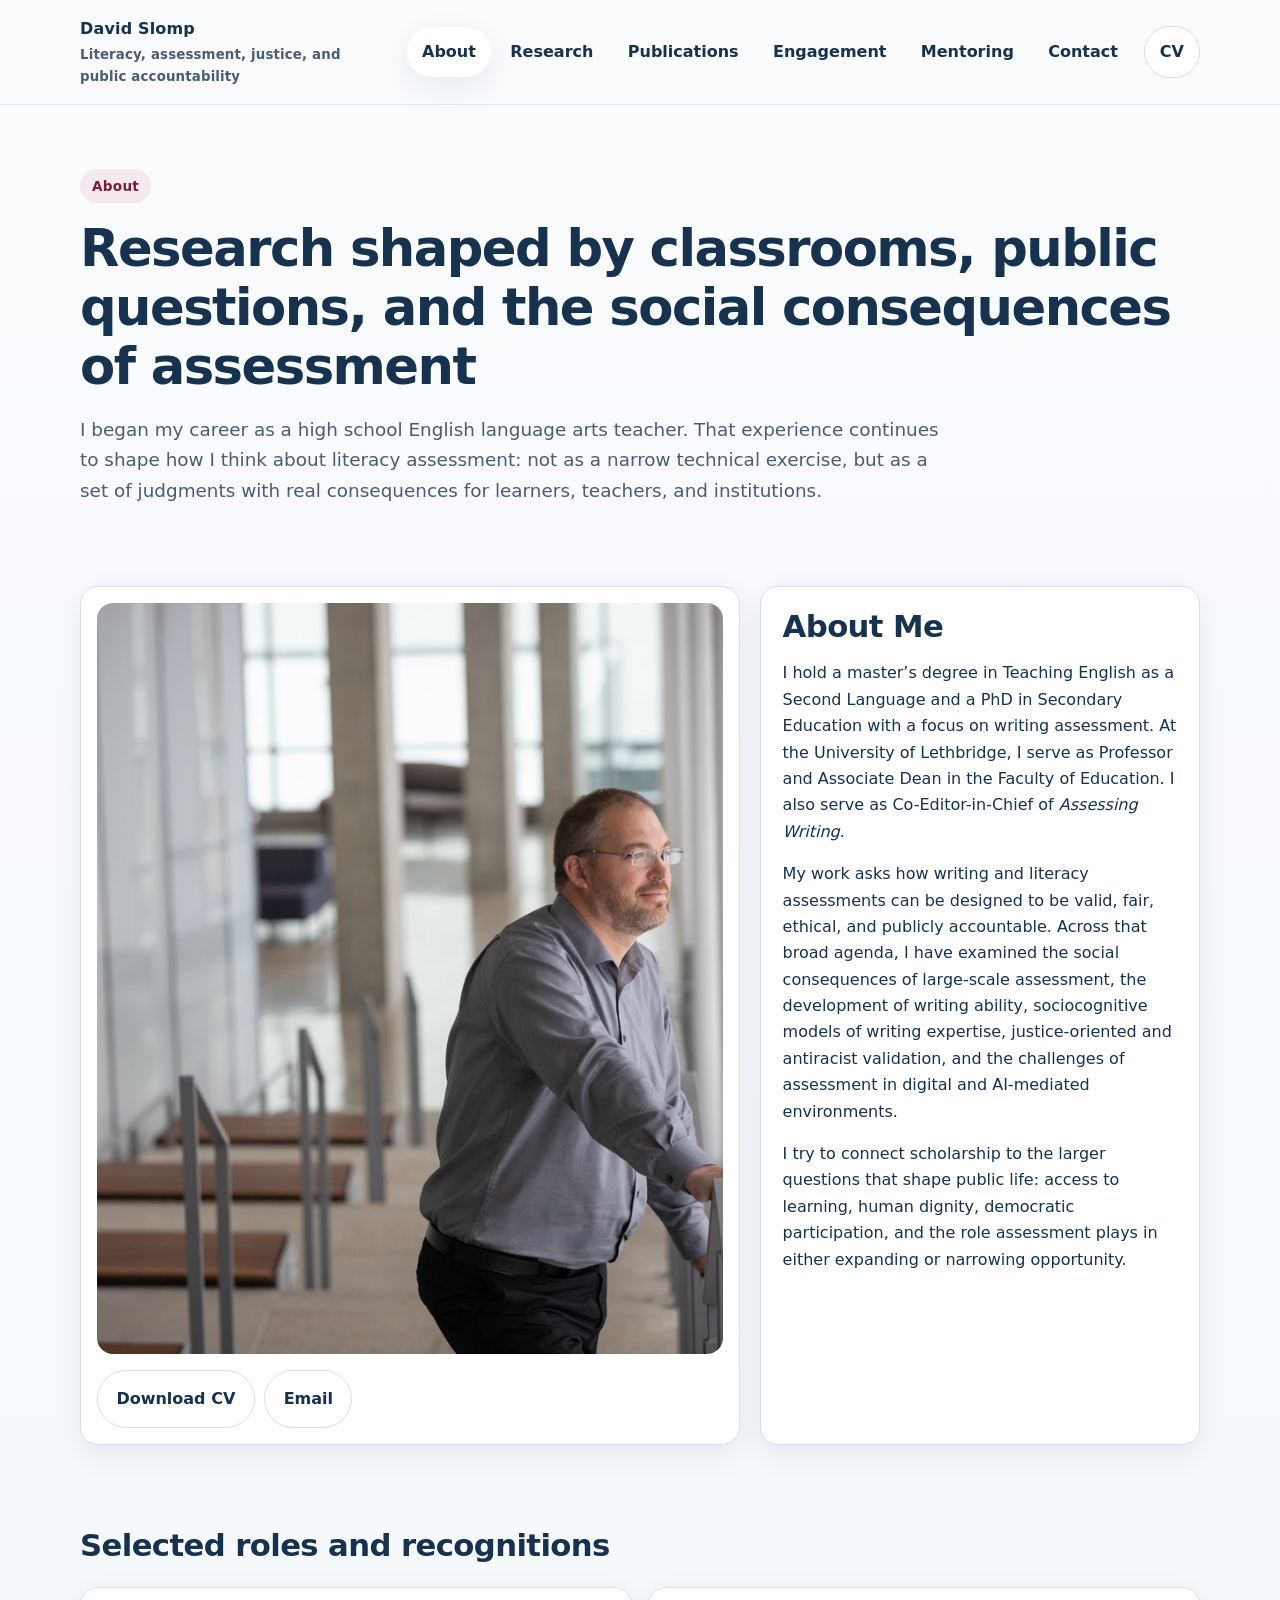
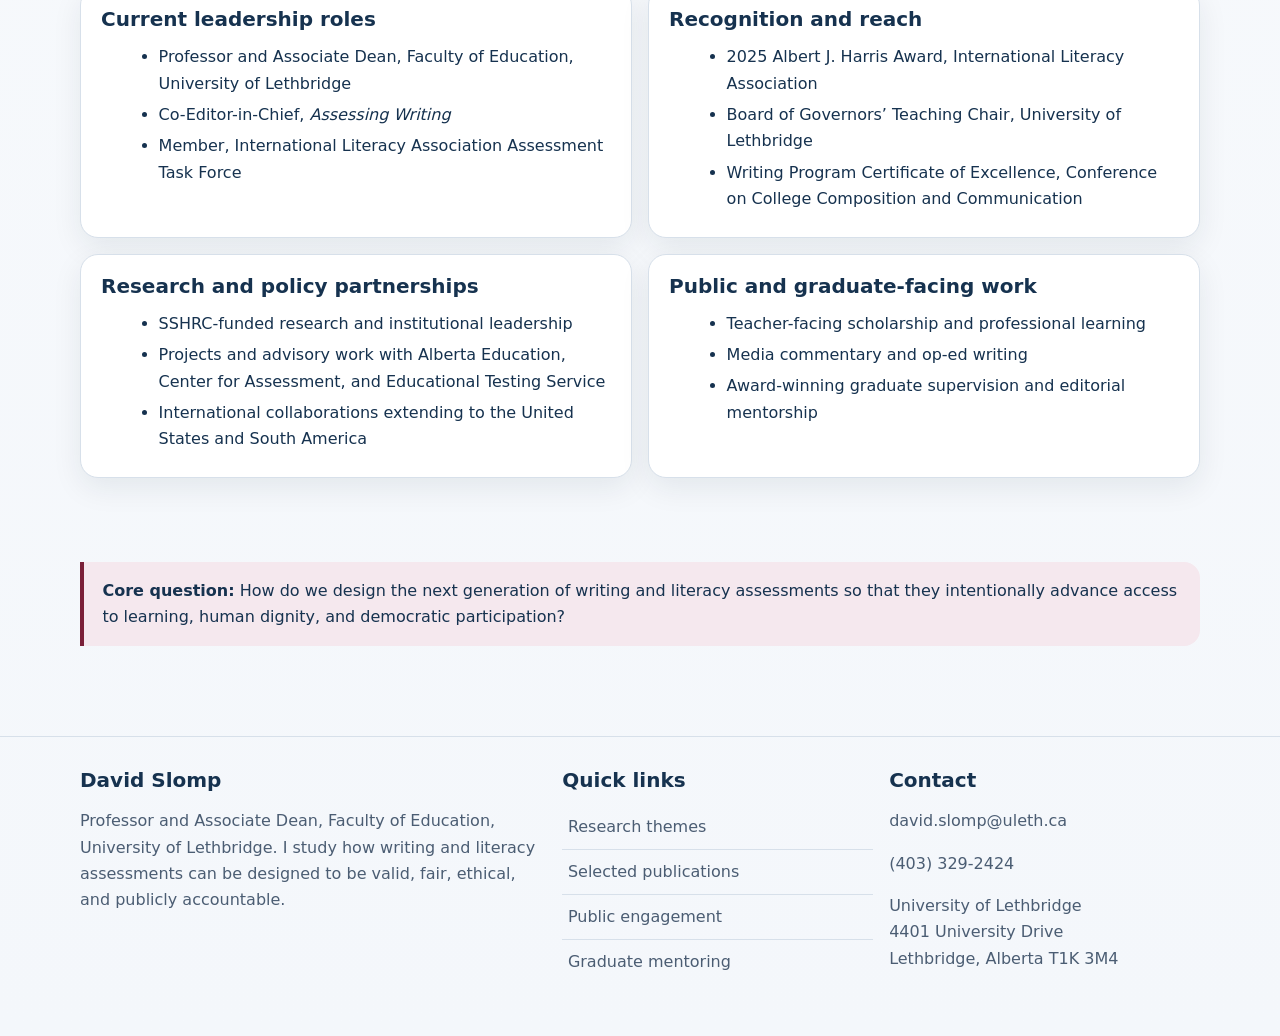
==== commit 1b7e548b: "Update published work, engagement, and CV citations" ====
--- a/about.html
+++ b/about.html
@@ -3,7 +3,7 @@
   <head>
   <meta charset="utf-8">
   <meta name="viewport" content="width=device-width, initial-scale=1">
-  <title>About| David Slomp</title>
+  <title>About | David Slomp</title>
   <meta name="description" content="About David Slomp, his research background, roles, and recognitions.">
   <link rel="icon" href="assets/favicon.svg" type="image/svg+xml">
   <link rel="stylesheet" href="css/styles.css">
@@ -75,9 +75,6 @@
     </div>
   </div>
 </section>
-    </aside>
-  </div>
-</section>
 
 <section class="section">
   <div class="container">
@@ -97,7 +94,6 @@
       <div class="card">
         <h3>Recognition and reach</h3>
         <ul>
-          <li>1,100+ citations to date</li>
           <li>2025 Albert J. Harris Award, International Literacy Association</li>
           <li>Board of Governors’ Teaching Chair, University of Lethbridge</li>
           <li>Writing Program Certificate of Excellence, Conference on College Composition and Communication</li>
--- a/css/styles.css
+++ b/css/styles.css
@@ -520,26 +520,24 @@
 /* ===== HERO ===== */
 
 .hero{
-  padding:2.75rem 0 2.25rem;
+  padding:3.5rem 0 2.5rem;
 }
 
 .hero-header{
-  max-width:none;
-  margin-bottom:1.25rem;
+  margin-bottom:1.4rem;
 }
 
 .hero-header h1{
-  margin-top:.35rem;
   margin-bottom:0;
   line-height:1.04;
-  max-width:none;
+  max-width:14ch;
 }
 
 .hero-main{
   display:grid;
-  grid-template-columns:minmax(0, 1fr) minmax(320px, 430px);
-  gap:2rem;
-  align-items:start;
+  grid-template-columns:minmax(0, 1.35fr) minmax(320px, 430px);
+  gap:3rem;
+  align-items:center;
 }
 
 .hero-copy{
@@ -551,9 +549,15 @@
 }
 
 .hero-copy .lead{
-  max-width:34ch;
-  font-size:1.15rem;
+  max-width:51ch;
+  font-size:1.18rem;
   margin:0;
+}
+
+.hero-role{
+  max-width:58ch;
+  color:var(--text);
+  font-weight:650;
 }
 
 .hero-actions{
@@ -572,28 +576,6 @@
 
 .hero-actions .btn{
   white-space:nowrap;
-}
-
-.hero-actions-secondary .btn{
-  font-size:.95rem;
-  padding:.7rem 1rem;
-}
-
-.hero-research-preview{
-  margin-top:2rem;
-  max-width:42rem;
-}
-
-.hero-research-preview h2{
-  font-size:2rem;
-  margin-bottom:.65rem;
-}
-
-.hero-research-preview p{
-  margin:0;
-  color:var(--muted);
-  font-size:1.05rem;
-  line-height:1.7;
 }
 
 .hero-portrait{
@@ -604,9 +586,10 @@
 
 .feature-image{
   width:100%;
-  aspect-ratio:4 / 4.65;
+  height:clamp(480px, 45vw, 640px);
+  aspect-ratio:2 / 3;
   object-fit:cover;
-  object-position:center top;
+  object-position:90% center;
   border-radius:16px;
   display:block;
 }
@@ -666,6 +649,84 @@
   gap:1rem;
   max-width:980px;
   margin:0 auto;
+}
+
+.home-themes-section{
+  padding-top:2.2rem;
+}
+
+.home-themes-header{
+  max-width:780px;
+  margin:0 auto 1.5rem;
+}
+
+/* ===== HOMEPAGE EVIDENCE ===== */
+
+.evidence-section{
+  padding:0 0 2.2rem;
+}
+
+.evidence-strip{
+  display:grid;
+  grid-template-columns:minmax(170px, .75fr) minmax(0, 2.25fr);
+  gap:1.5rem;
+  align-items:stretch;
+  padding:1.35rem 1.5rem;
+  background:var(--surface);
+  border:1px solid var(--line);
+  border-radius:var(--radius);
+  box-shadow:var(--shadow);
+}
+
+.evidence-intro{
+  display:flex;
+  flex-direction:column;
+  justify-content:center;
+}
+
+.evidence-intro h2{
+  margin:0 0 .25rem;
+  font-size:1.15rem;
+  letter-spacing:0;
+}
+
+.evidence-intro a{
+  color:var(--muted);
+  font-size:.82rem;
+  font-weight:600;
+}
+
+.evidence-grid{
+  display:grid;
+  grid-template-columns:repeat(3, minmax(0, 1fr));
+  gap:0;
+  margin:0;
+}
+
+.evidence-item{
+  display:flex;
+  flex-direction:column;
+  justify-content:center;
+  padding:.25rem 1.35rem;
+  border-left:1px solid var(--line);
+}
+
+.evidence-item dt{
+  order:2;
+  color:var(--muted);
+  font-size:.88rem;
+  font-weight:600;
+  line-height:1.35;
+}
+
+.evidence-item dd{
+  order:1;
+  margin:0 0 .2rem;
+  color:var(--text);
+  font-size:clamp(1.55rem, 2.3vw, 2.15rem);
+  font-weight:800;
+  letter-spacing:-.025em;
+  line-height:1.05;
 }
 
 .home-theme-grid .card{
@@ -828,54 +889,6 @@
   color: #ffffff;
   border: 1px solid rgba(255,255,255,0.18);
 }
-Good instinct — that’s exactly the right move. It will give you a visual anchor at both ends of the argument (entry + conclusion), which strengthens the section a lot.
-
-Right now, your “Designing for justice” card works because it is:
-	•	darker
-	•	visually distinct
-	•	clearly the culmination
-
-You want to give card 01 (“Rights-holders”) similar weight, but without making it feel identical.
-
-⸻
-
-What to change (clean + precise)
-
-1. Add a new modifier class in your HTML
-
-Find this block:
-
-<article class="card framework-card">
-
-Change it to:
-
-<article class="card framework-card framework-card-lead">
-
-Only apply this to card 01.
-
-⸻
-
-2. Add this CSS
-
-Add this right below your .framework-card styles:
-
-.framework-card-lead {
-  background: linear-gradient(135deg, #173a63 0%, #1e4469 100%);
-  color: #ffffff;
-  border-color: #173a63;
-}
-
-.framework-card-lead h3,
-.framework-card-lead p,
-.framework-card-lead .eyebrow {
-  color: #ffffff;
-}
-
-.framework-card-lead .card-icon {
-  background: rgba(255,255,255,0.14);
-  color: #ffffff;
-  border: 1px solid rgba(255,255,255,0.18);
-}
 
 .framework-group:first-of-type .framework-card-lead {
   grid-column: span 2;
@@ -901,14 +914,35 @@
     gap:1.5rem;
   }
 
-  .hero-copy .lead,
-  .hero-research-preview{
+  .hero-copy .lead{
     max-width:none;
   }
 
   .hero-portrait{
     max-width:420px;
     justify-self:start;
+  }
+
+  .feature-image{
+    height:auto;
+    aspect-ratio:3 / 2;
+    object-position:center;
+  }
+
+  .evidence-strip{
+    grid-template-columns:1fr;
+    gap:1rem;
+  }
+
+  .evidence-intro{
+    flex-direction:row;
+    align-items:baseline;
+    justify-content:space-between;
+    gap:1rem;
+  }
+
+  .evidence-item:first-child{
+    border-left:0;
   }
 
   .mentoring-columns,
@@ -984,20 +1018,35 @@
     justify-content:center;
   }
 
-  .hero-research-preview{
-    margin-top:1.5rem;
-  }
-
-  .hero-research-preview h2{
-    font-size:1.75rem;
-  }
-
   .hero-copy .lead{
     font-size:1.05rem;
   }
 
   .hero-portrait{
     max-width:100%;
+  }
+
+  .evidence-section{
+    padding-bottom:1.5rem;
+  }
+
+  .evidence-strip{
+    padding:1.15rem;
+  }
+
+  .evidence-intro{
+    display:block;
+  }
+
+  .evidence-grid{
+    grid-template-columns:1fr;
+  }
+
+  .evidence-item,
+  .evidence-item:first-child{
+    padding:.85rem 0;
+    border-left:0;
+    border-top:1px solid var(--line);
   }
 
   .timeline-item{
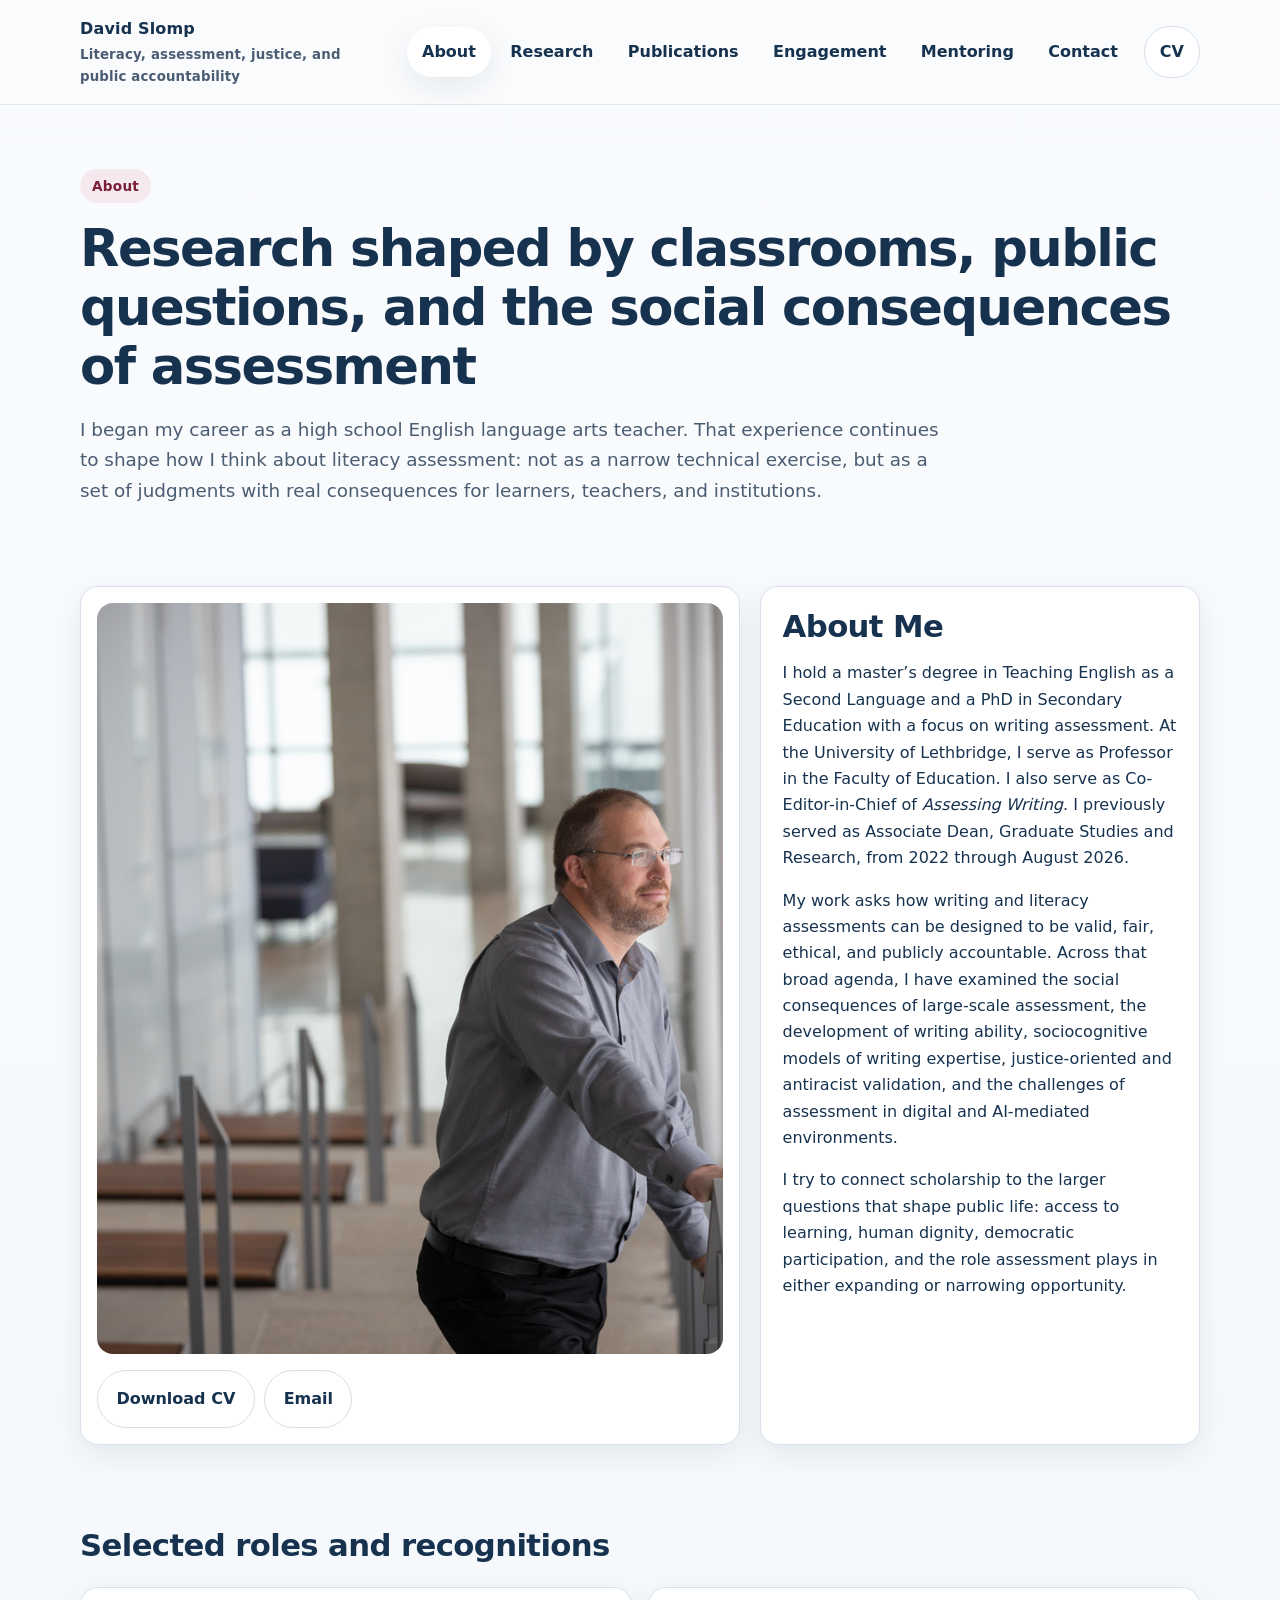
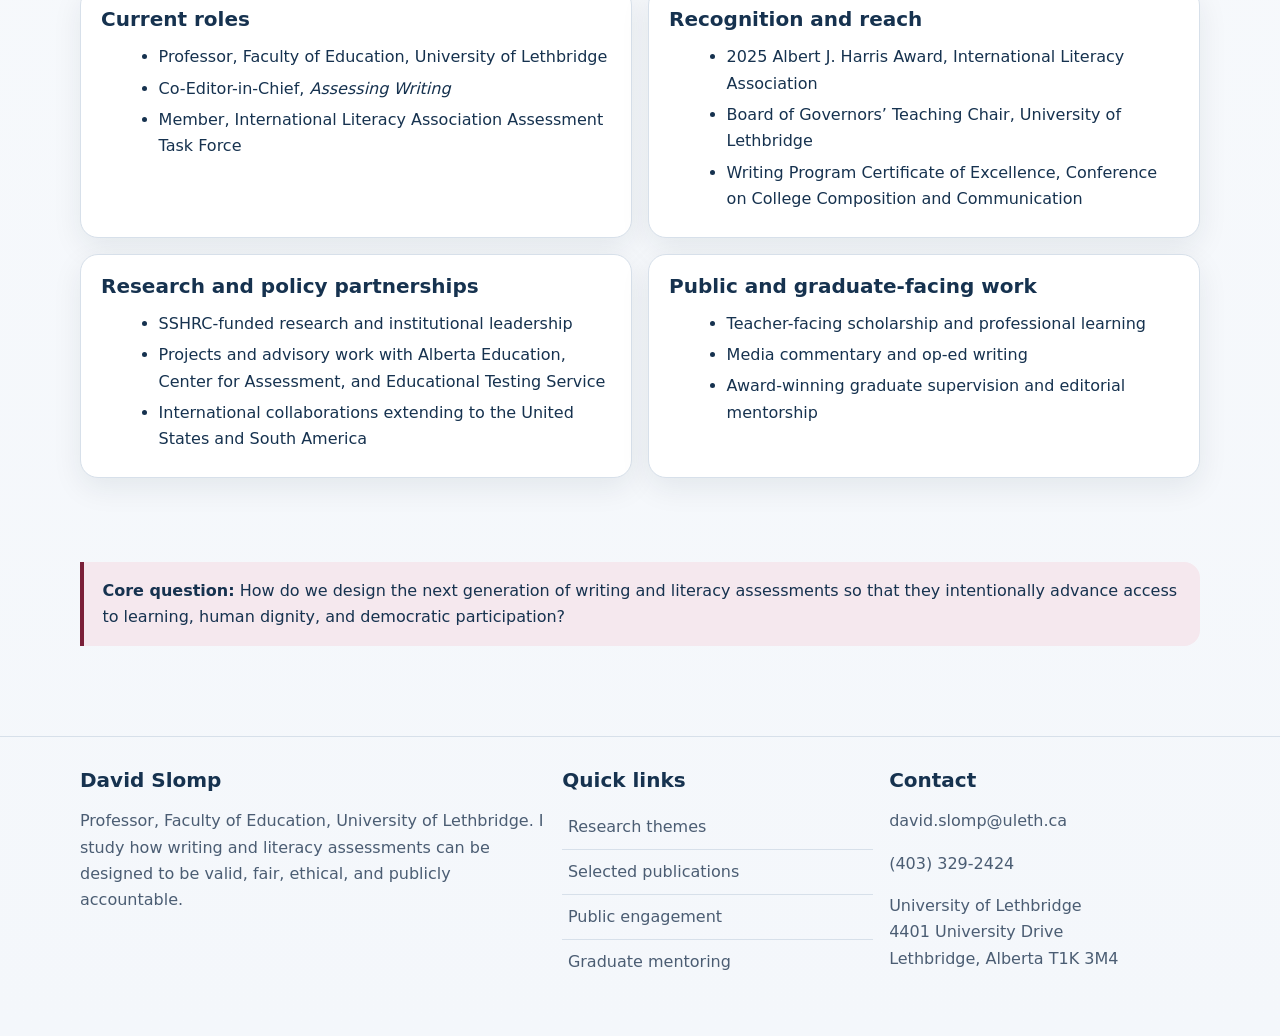
==== commit 27418691: "Reflect current Professor role and August 2026 end of Associate Dean service" ====
--- a/about.html
+++ b/about.html
@@ -69,7 +69,7 @@
 
     <div class="panel">
       <h2>About Me</h2>
-      <p>I hold a master’s degree in Teaching English as a Second Language and a PhD in Secondary Education with a focus on writing assessment. At the University of Lethbridge, I serve as Professor and Associate Dean in the Faculty of Education. I also serve as Co-Editor-in-Chief of <em>Assessing Writing</em>.</p>
+      <p>I hold a master’s degree in Teaching English as a Second Language and a PhD in Secondary Education with a focus on writing assessment. At the University of Lethbridge, I serve as Professor in the Faculty of Education. I also serve as Co-Editor-in-Chief of <em>Assessing Writing</em>. I previously served as Associate Dean, Graduate Studies and Research, from 2022 through August 2026.</p>
       <p>My work asks how writing and literacy assessments can be designed to be valid, fair, ethical, and publicly accountable. Across that broad agenda, I have examined the social consequences of large-scale assessment, the development of writing ability, sociocognitive models of writing expertise, justice-oriented and antiracist validation, and the challenges of assessment in digital and AI-mediated environments.</p>
       <p>I try to connect scholarship to the larger questions that shape public life: access to learning, human dignity, democratic participation, and the role assessment plays in either expanding or narrowing opportunity.</p>
     </div>
@@ -84,9 +84,9 @@
     </div>
     <div class="grid grid-2">
       <div class="card">
-        <h3>Current leadership roles</h3>
+        <h3>Current roles</h3>
         <ul>
-          <li>Professor and Associate Dean, Faculty of Education, University of Lethbridge</li>
+          <li>Professor, Faculty of Education, University of Lethbridge</li>
           <li>Co-Editor-in-Chief, <em>Assessing Writing</em></li>
           <li>Member, International Literacy Association Assessment Task Force</li>
         </ul>
@@ -132,7 +132,7 @@
   <div class="container footer-grid">
     <div>
       <h3>David Slomp</h3>
-      <p>Professor and Associate Dean, Faculty of Education, University of Lethbridge. I study how writing and literacy assessments can be designed to be valid, fair, ethical, and publicly accountable.</p>
+      <p>Professor, Faculty of Education, University of Lethbridge. I study how writing and literacy assessments can be designed to be valid, fair, ethical, and publicly accountable.</p>
     </div>
 
     <div>
--- a/css/styles.css
+++ b/css/styles.css
@@ -1063,3 +1063,20 @@
     margin-bottom:.7rem;
   }
 }
+
+
+/* A dated snapshot remains useful even when the weekly provider is unavailable. */
+.scholar-status{
+  margin:.6rem 0 0;
+  max-width:38ch;
+  color:var(--muted);
+  font-size:.82rem;
+  line-height:1.5;
+}
+.scholar-status[data-refresh-state="overdue"]{
+  font-weight:600;
+}
+@media (min-width: 761px) and (max-width: 980px){
+  .evidence-intro{flex-wrap:wrap;}
+  .evidence-intro .scholar-status{flex-basis:100%;max-width:none;margin-top:0;}
+}
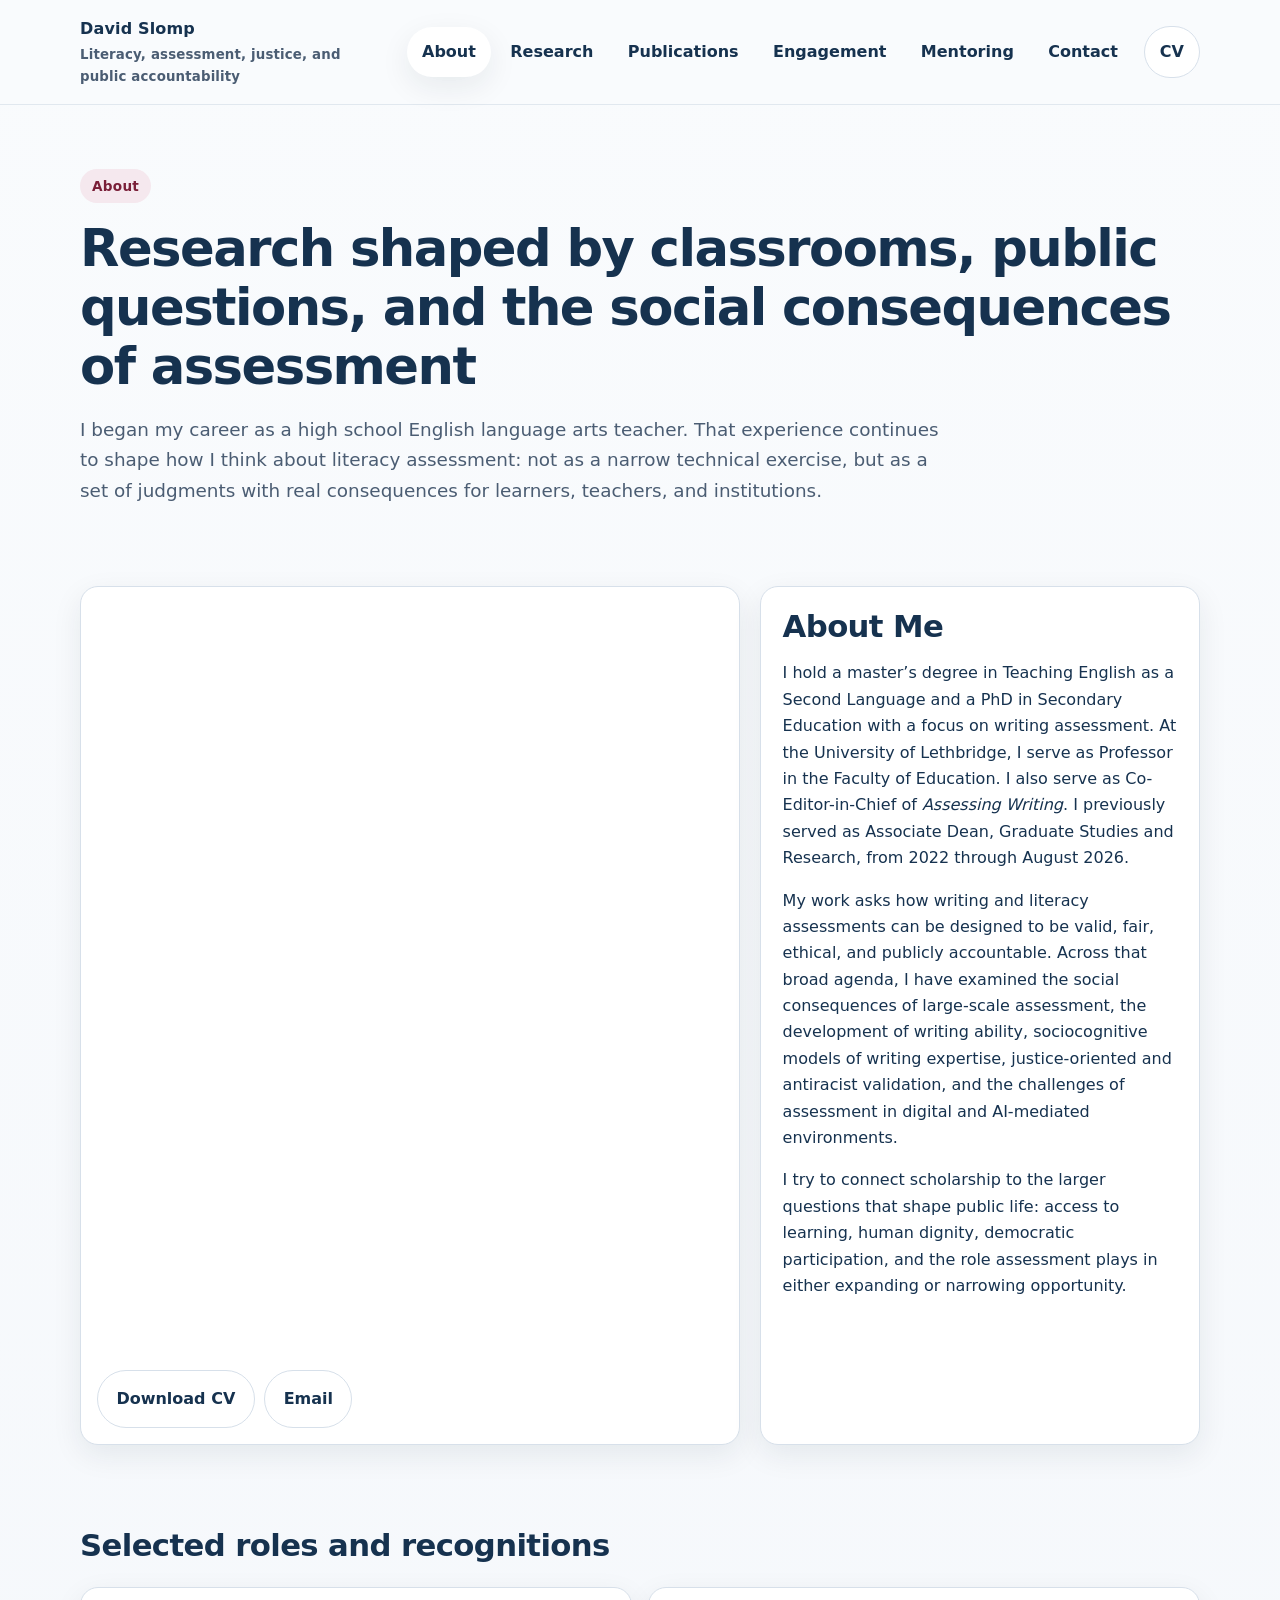
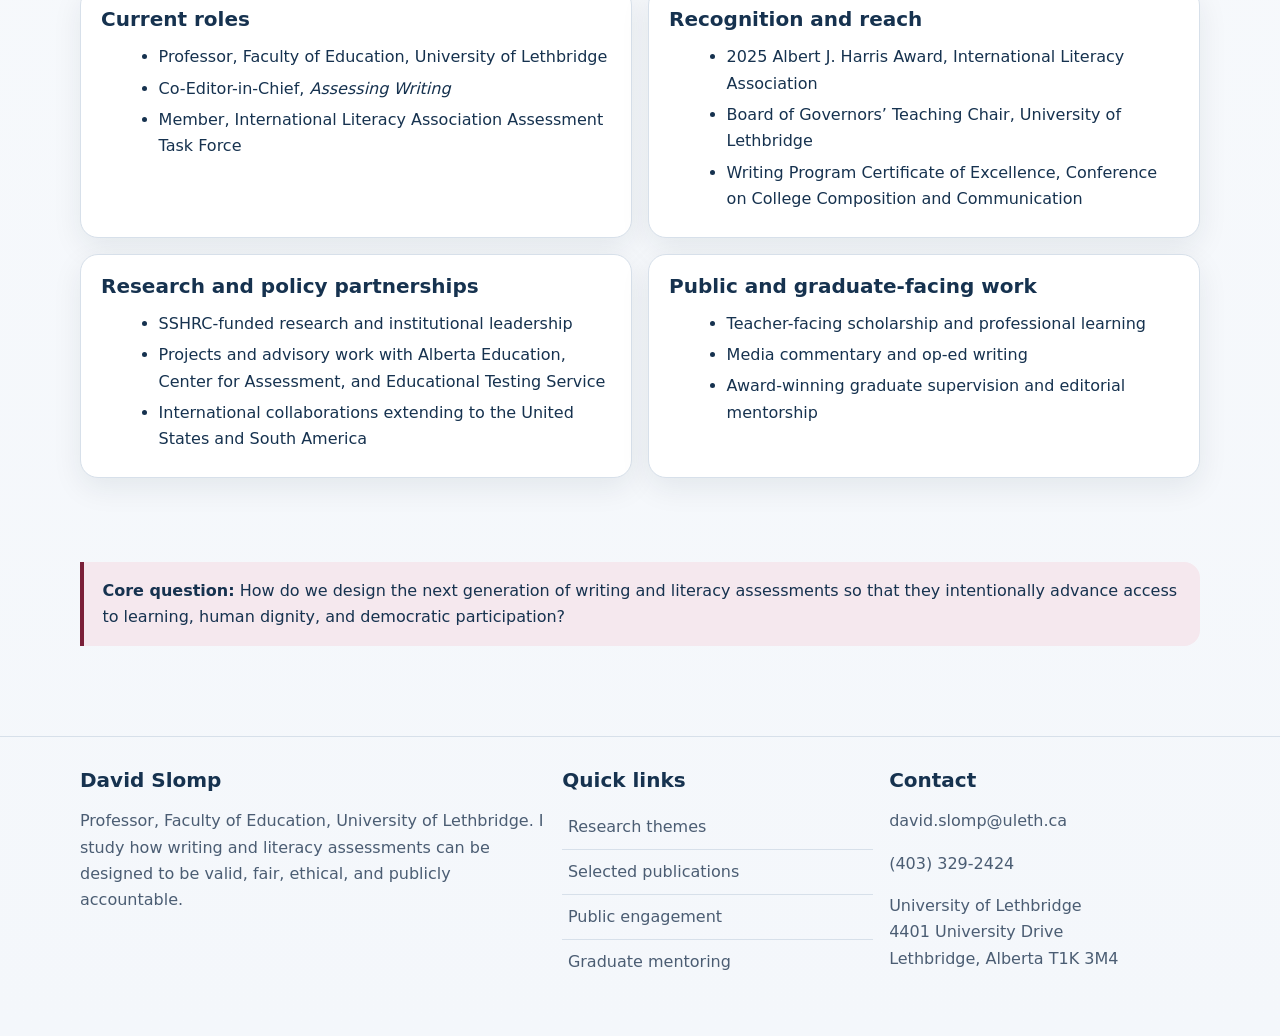
==== commit 60cf450c: "Update site with 2026 headshots" ====
--- a/about.html
+++ b/about.html
@@ -56,9 +56,13 @@
   <div class="container columns">
     <div class="panel about-image-panel">
       <img
-        src="assets/images/david-slomp-about.jpeg"
-        alt="David Slomp in a university setting"
+        src="assets/images/david-slomp-about-2026-1000.jpg"
+        srcset="assets/images/david-slomp-about-2026-600.jpg 600w, assets/images/david-slomp-about-2026-1000.jpg 1000w"
+        sizes="(max-width: 760px) calc(100vw - 4rem), 650px"
+        alt="Portrait of David Slomp in Turcotte Hall"
         class="about-image"
+        loading="lazy"
+        decoding="async"
       >
 
       <div class="about-image-actions">
--- a/css/styles.css
+++ b/css/styles.css
@@ -584,12 +584,17 @@
   justify-self:end;
 }
 
+.hero-portrait picture{
+  display:block;
+  width:100%;
+}
+
 .feature-image{
   width:100%;
   height:clamp(480px, 45vw, 640px);
   aspect-ratio:2 / 3;
   object-fit:cover;
-  object-position:90% center;
+  object-position:center;
   border-radius:16px;
   display:block;
 }
